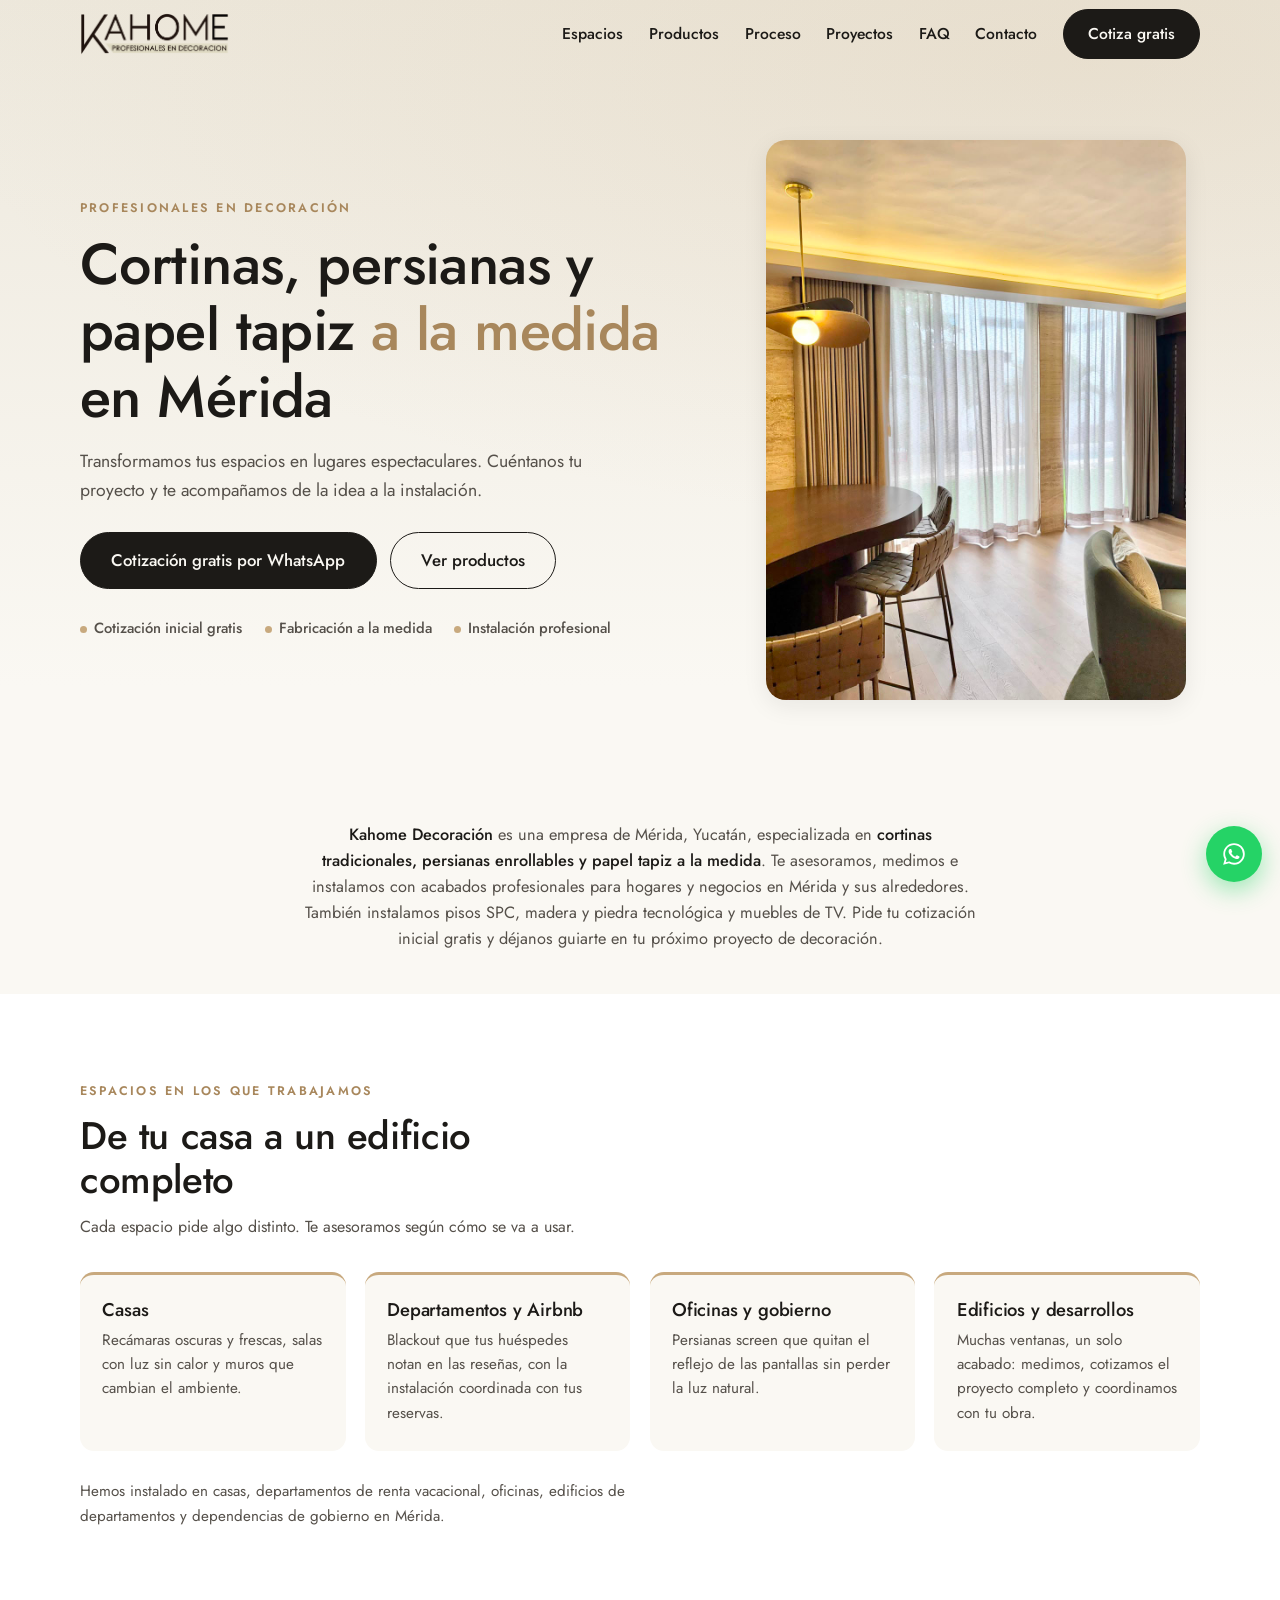
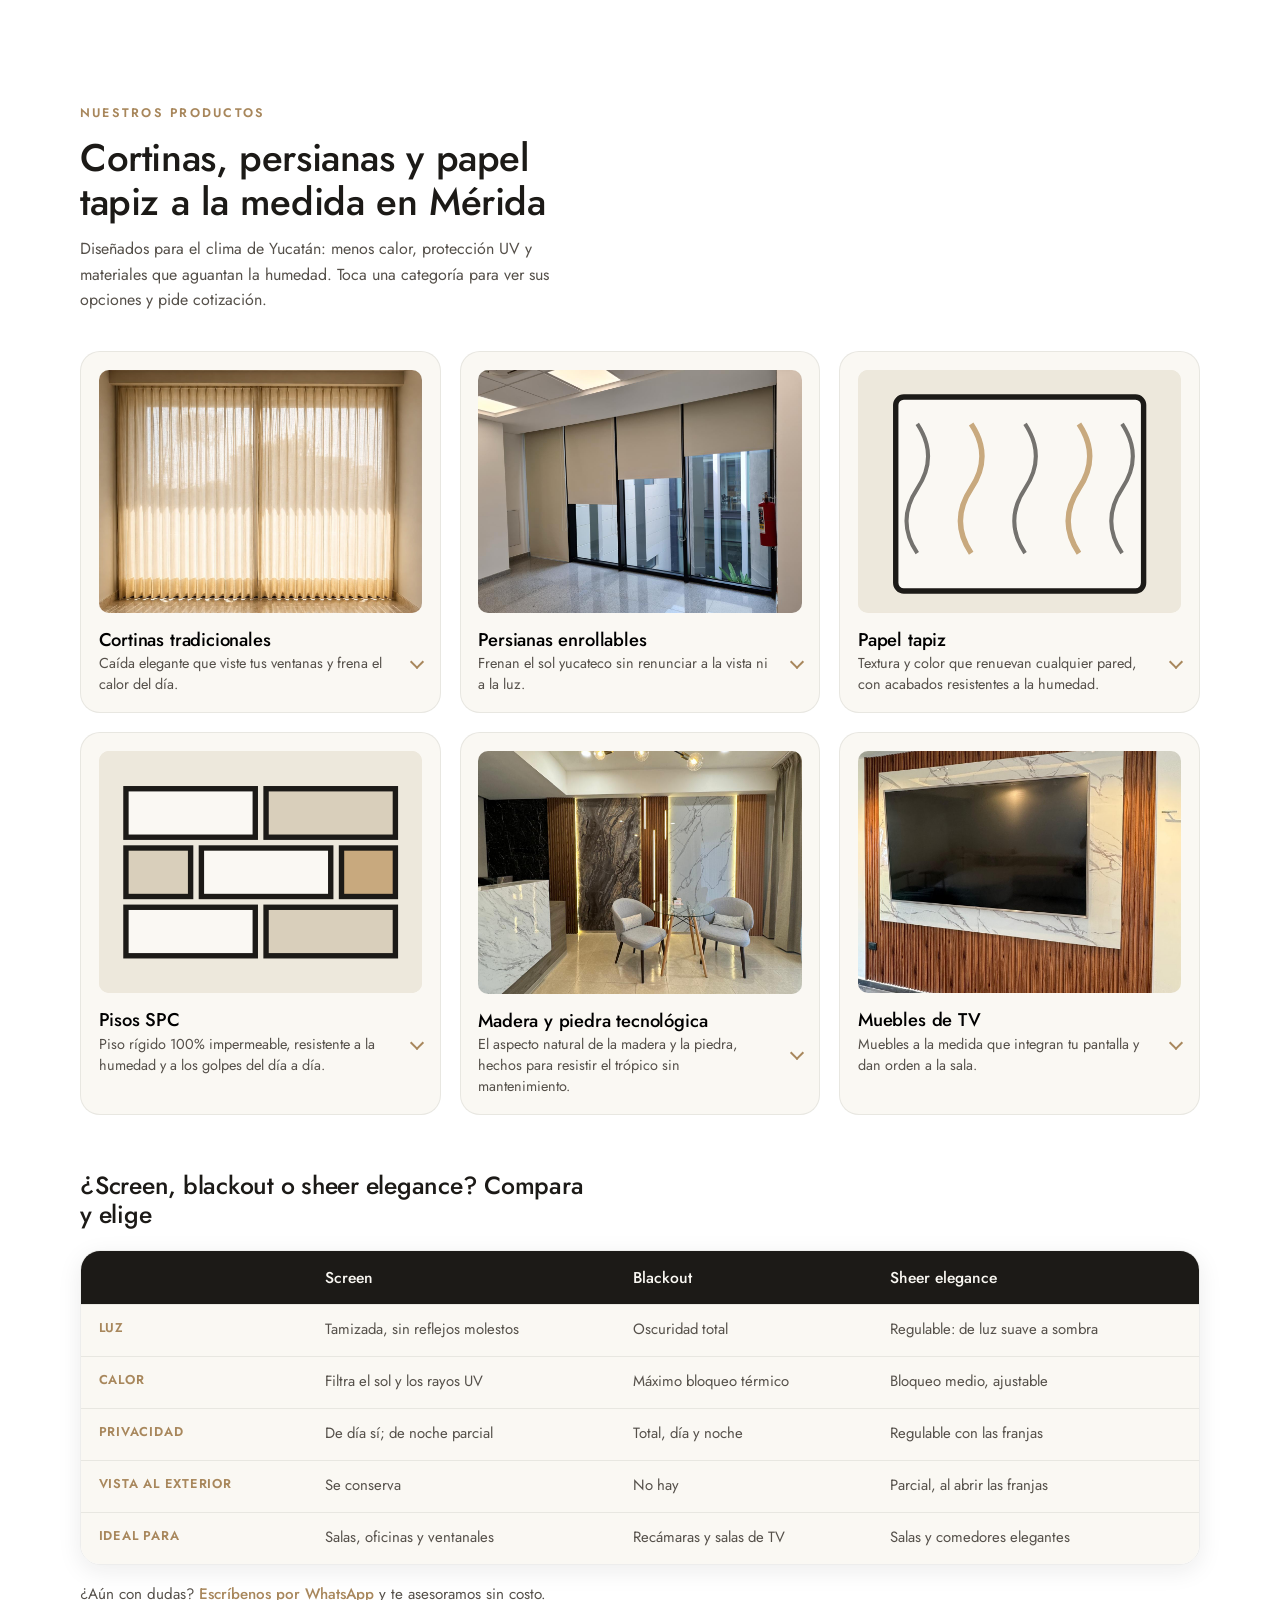
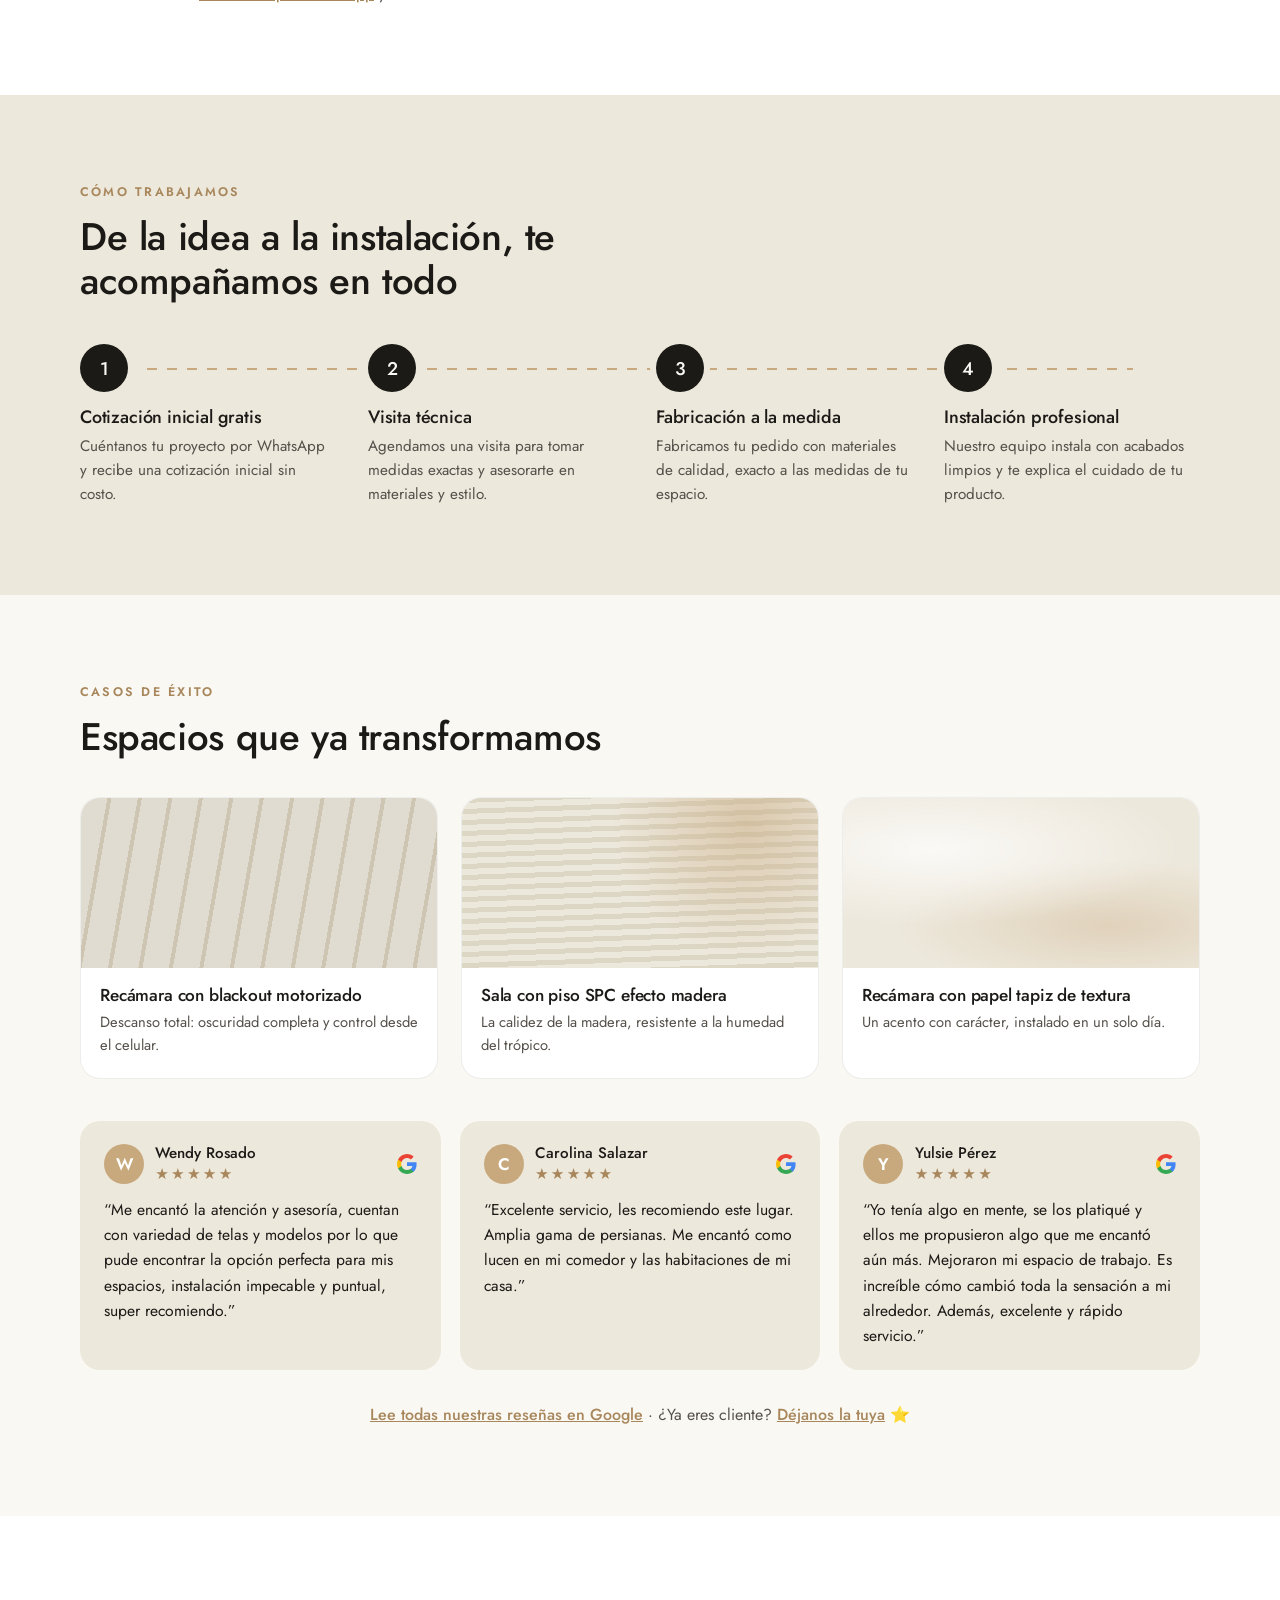
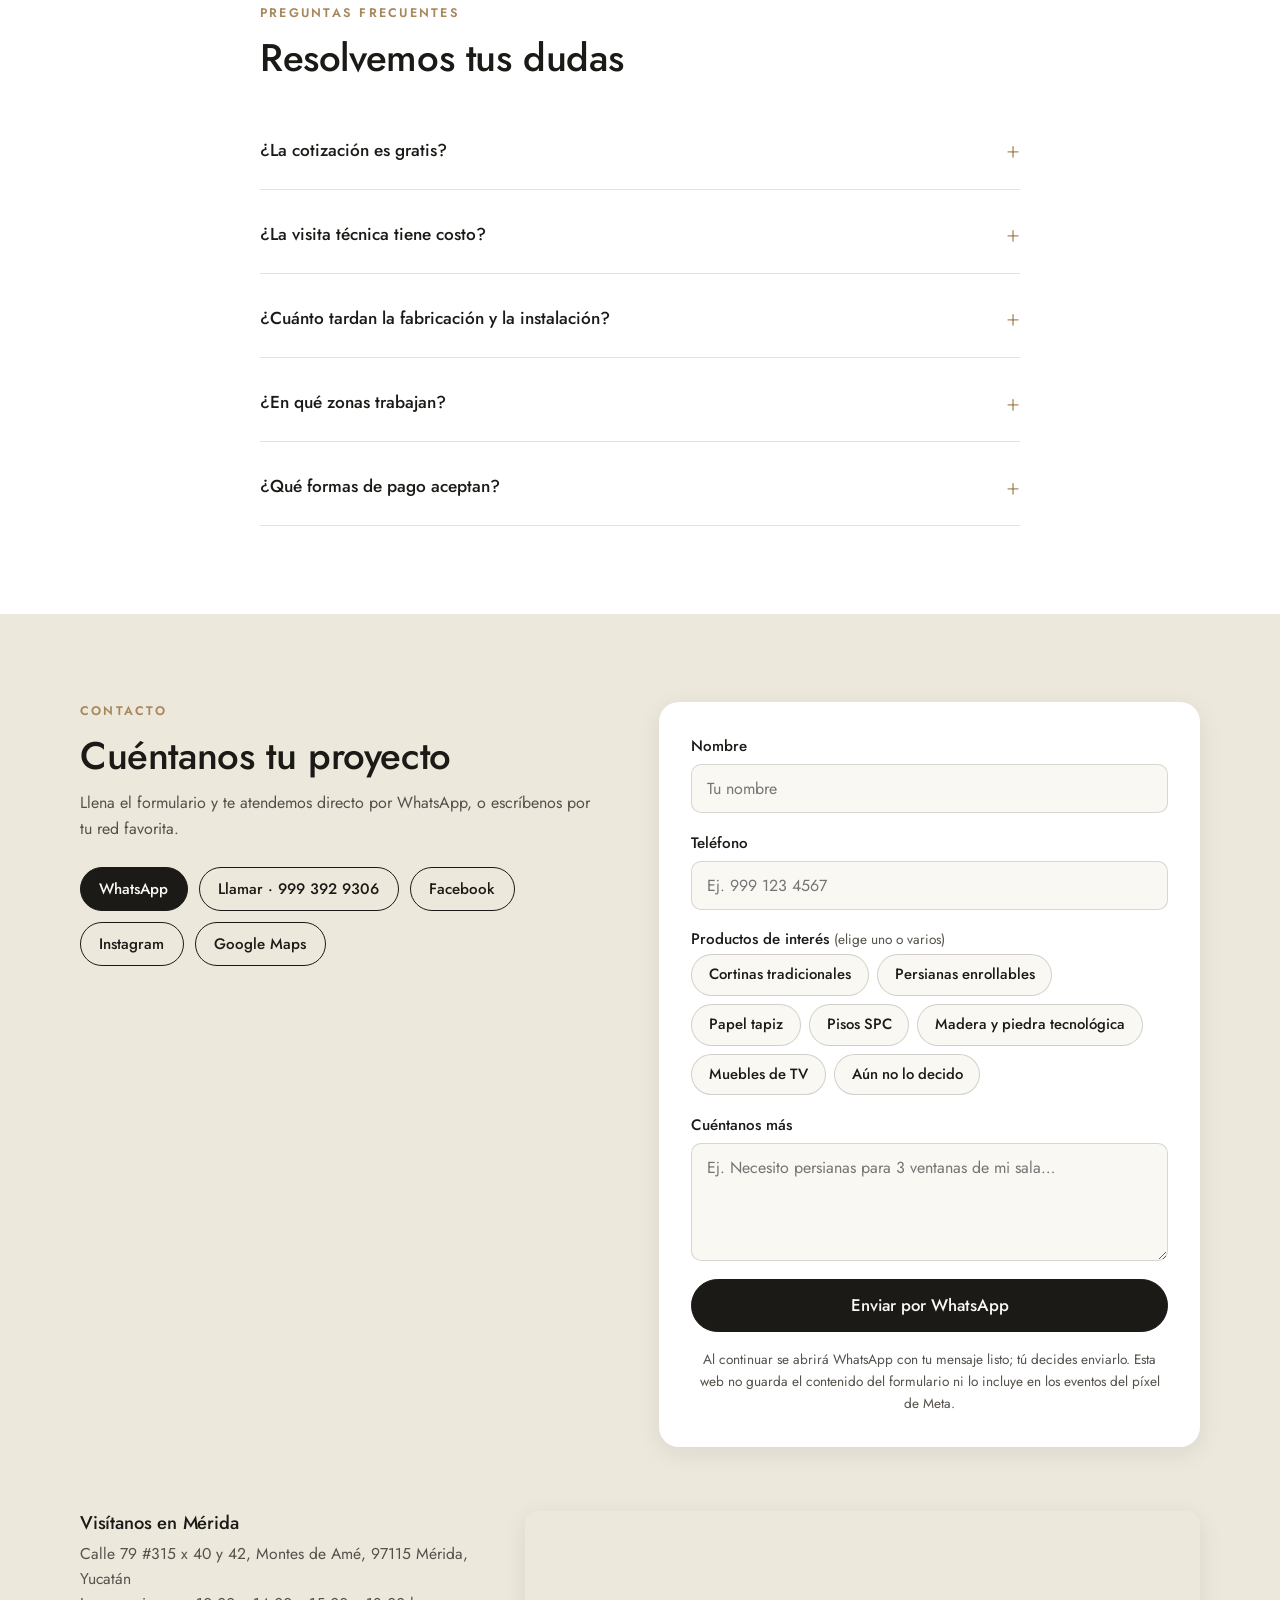
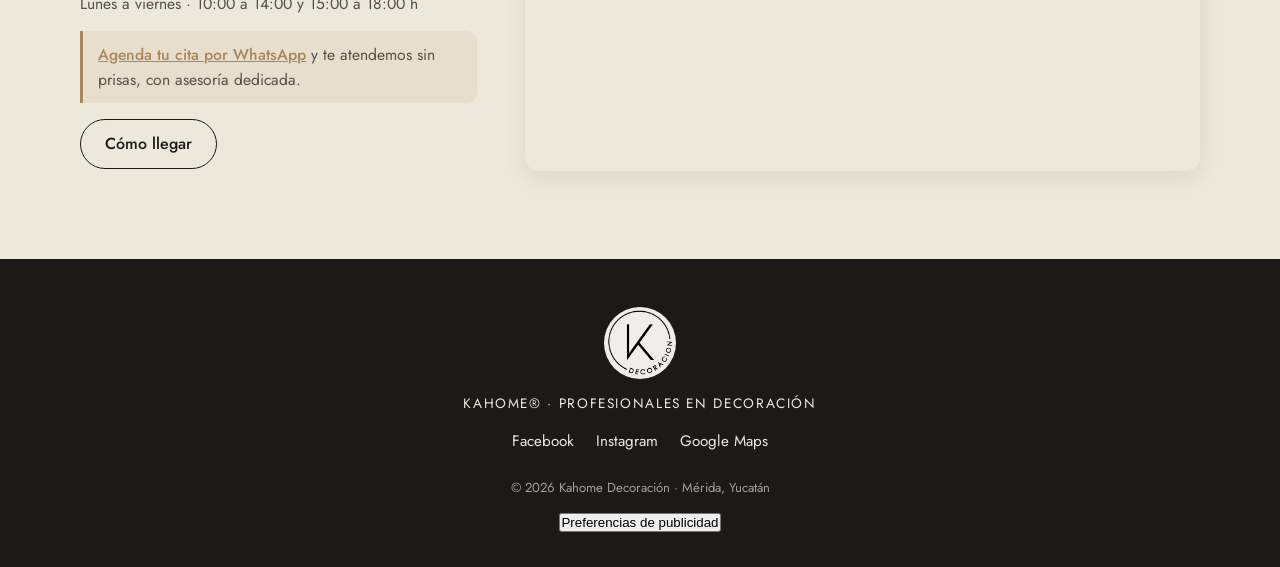
==== index2.html @ 43cb98a5 "feat(rediseño): soluciones por problema y cotizador por pasos - «¿Qué quieres resolver?» con foto re" ====
<!DOCTYPE html>
<html lang="es-MX">
<head>
  <meta charset="UTF-8">
  <meta name="viewport" content="width=device-width, initial-scale=1.0">

  <title>Kahome Decoración | Cortinas, Persianas y Papel Tapiz en Mérida</title>
  <!-- Versión anterior (antes del rediseño), guardada para comparar: no indexar -->
  <meta name="robots" content="noindex, nofollow">
  <meta name="description" content="Cortinas, persianas enrollables y papel tapiz a la medida, con asesoría e instalación en Mérida y alrededores, Yucatán. Cotización gratis por WhatsApp.">
  <meta name="keywords" content="cortinas mérida, persianas mérida, persianas enrollables, cortinas blackout, papel tapiz mérida, persianas temozón, cortinas cholul, persianas progreso, pisos spc, madera tecnológica, piedra tecnológica, muebles de tv a la medida, decoración de interiores mérida, kahome decoración">
  <meta name="author" content="Kahome Decoración">
  <link rel="canonical" href="https://www.kahome.mx/">

  <!-- Open Graph / redes sociales -->
  <meta property="og:type" content="website">
  <meta property="og:locale" content="es_MX">
  <meta property="og:site_name" content="Kahome Decoración">
  <meta property="og:title" content="Kahome Decoración | Cortinas, Persianas y Papel Tapiz en Mérida">
  <meta property="og:description" content="Cortinas, persianas y papel tapiz a la medida, con asesoría e instalación en Mérida y alrededores. Cotización gratis por WhatsApp.">
  <meta property="og:url" content="https://www.kahome.mx/">
  <meta property="og:image" content="https://kahome-web.pages.dev/assets/cortinas-sheer-visillo-sala.jpeg">
  <meta name="twitter:card" content="summary_large_image">
  <meta name="twitter:title" content="Kahome Decoración | Cortinas, Persianas y Papel Tapiz en Mérida">
  <meta name="twitter:description" content="Cortinas, persianas enrollables y papel tapiz a la medida, con asesoría e instalación en Mérida y alrededores.">
  <meta name="twitter:image" content="https://kahome-web.pages.dev/assets/cortinas-sheer-visillo-sala.jpeg">

  <link rel="icon" type="image/jpeg" href="assets/logo-circular.jpg">
  <link rel="apple-touch-icon" href="assets/logo-circular.jpg">

  <link rel="preconnect" href="https://fonts.googleapis.com">
  <link rel="preconnect" href="https://fonts.gstatic.com" crossorigin>
  <link href="https://fonts.googleapis.com/css2?family=Jost:ital,wght@0,300;0,400;0,500;0,600;1,400&display=swap" rel="stylesheet">
  <link rel="stylesheet" href="styles.css">
  <link rel="stylesheet" href="tracking.css">

  <!-- Datos estructurados para Google (rich results) -->
  <script type="application/ld+json">
  {
    "@context": "https://schema.org",
    "@type": "HomeAndConstructionBusiness",
    "@id": "https://www.kahome.mx/#negocio",
    "name": "Kahome Decoración",
    "alternateName": "KAHOME",
    "slogan": "Profesionales en decoración",
    "description": "Empresa de decoración en Mérida, Yucatán. Cortinas, persianas enrollables y papel tapiz a la medida, con asesoría, medición e instalación. También pisos SPC, madera y piedra tecnológica y muebles de TV.",
    "url": "https://www.kahome.mx/",
    "image": "https://www.kahome.mx/assets/logo-circular.jpg",
    "logo": "https://www.kahome.mx/assets/logo-kahome.png",
    "address": {
      "@type": "PostalAddress",
      "streetAddress": "Calle 79 #315 x 40 y 42, Montes de Amé",
      "addressLocality": "Mérida",
      "addressRegion": "Yucatán",
      "postalCode": "97115",
      "addressCountry": "MX"
    },
    "geo": {
      "@type": "GeoCoordinates",
      "latitude": 21.0288853,
      "longitude": -89.6222446
    },
    "areaServed": [
      { "@type": "City", "name": "Mérida" },
      { "@type": "Place", "name": "Temozón Norte" },
      { "@type": "Place", "name": "Cholul" },
      { "@type": "Place", "name": "Conkal" },
      { "@type": "City", "name": "Progreso" },
      { "@type": "Place", "name": "Chicxulub Puerto" }
    ],
    "hasMap": "https://maps.app.goo.gl/dJadkimDuMhJVmNC7",
    "telephone": "+52 999 392 9306",
    "openingHoursSpecification": [
      {
        "@type": "OpeningHoursSpecification",
        "dayOfWeek": ["Monday", "Tuesday", "Wednesday", "Thursday", "Friday"],
        "opens": "10:00",
        "closes": "14:00"
      },
      {
        "@type": "OpeningHoursSpecification",
        "dayOfWeek": ["Monday", "Tuesday", "Wednesday", "Thursday", "Friday"],
        "opens": "15:00",
        "closes": "18:00"
      }
    ],
    "priceRange": "$$",
    "sameAs": [
      "https://www.facebook.com/KaHomeMX/",
      "https://www.instagram.com/kahomemx/",
      "https://maps.app.goo.gl/dJadkimDuMhJVmNC7"
    ],
    "makesOffer": [
      { "@type": "Offer", "itemOffered": { "@type": "Product", "name": "Cortinas tradicionales" } },
      { "@type": "Offer", "itemOffered": { "@type": "Product", "name": "Persianas enrollables" } },
      { "@type": "Offer", "itemOffered": { "@type": "Product", "name": "Papel tapiz" } },
      { "@type": "Offer", "itemOffered": { "@type": "Product", "name": "Pisos SPC" } },
      { "@type": "Offer", "itemOffered": { "@type": "Product", "name": "Madera y piedra tecnológica" } },
      { "@type": "Offer", "itemOffered": { "@type": "Product", "name": "Muebles de TV" } }
    ]
  }
  </script>
  <script type="application/ld+json">
  {
    "@context": "https://schema.org",
    "@type": "WebSite",
    "name": "Kahome Decoración",
    "alternateName": ["KaHome", "KaHomeMX"],
    "url": "https://www.kahome.mx/",
    "inLanguage": "es-MX",
    "publisher": { "@id": "https://www.kahome.mx/#negocio" }
  }
  </script>
</head>
<body>

<header class="header" id="header">
  <div class="header-inner container">
    <a href="#inicio" class="header-logo" aria-label="Kahome Decoración — inicio">
      <img src="assets/logo-kahome.png" alt="Kahome Decoración — Profesionales en decoración" width="150" height="45">
    </a>
    <nav class="nav" id="nav" aria-label="Navegación principal">
      <a href="#clientes">Espacios</a>
      <a href="#productos">Productos</a>
      <a href="#proceso">Proceso</a>
      <a href="#proyectos">Proyectos</a>
      <a href="#faq">FAQ</a>
      <a href="#contacto">Contacto</a>
      <a href="#contacto" class="btn btn-primary nav-cta">Cotiza gratis</a>
    </nav>
    <button class="nav-toggle" id="navToggle" aria-expanded="false" aria-controls="nav" aria-label="Abrir menú">
      <span></span><span></span><span></span>
    </button>
  </div>
</header>

<main>

  <!-- ============ HERO ============ -->
  <section class="hero" id="inicio">
    <div class="container hero-grid">
      <div class="hero-copy">
        <p class="eyebrow reveal">Profesionales en decoración</p>
        <h1 class="reveal">Cortinas, persianas y papel tapiz <em>a la medida</em> en Mérida</h1>
        <p class="hero-sub reveal">Transformamos tus espacios en lugares espectaculares. Cuéntanos tu proyecto y te acompañamos de la idea a la instalación.</p>
        <div class="hero-actions reveal">
          <a href="#contacto" class="btn btn-primary btn-lg" data-wa-cta>Cotización gratis por WhatsApp</a>
          <a href="#productos" class="btn btn-ghost btn-lg">Ver productos</a>
        </div>
        <ul class="hero-badges reveal" aria-label="Ventajas">
          <li>Cotización inicial gratis</li>
          <li>Fabricación a la medida</li>
          <li>Instalación profesional</li>
        </ul>
      </div>
      <div class="hero-visual reveal">
        <img src="assets/cortinas-tradicionales-hero.jpg" alt="Cortinas tradicionales instaladas por Kahome Decoración en Mérida" class="hero-img" width="960" height="1280" loading="eager">
      </div>
    </div>
  </section>

  <!-- Resumen indexable para buscadores -->
  <section class="intro" aria-label="Acerca de Kahome">
    <div class="container">
      <p class="intro-text reveal"><strong>Kahome Decoración</strong> es una empresa de Mérida, Yucatán, especializada en <strong>cortinas tradicionales, persianas enrollables y papel tapiz a la medida</strong>. Te asesoramos, medimos e instalamos con acabados profesionales para hogares y negocios en Mérida y sus alrededores. También instalamos pisos SPC, madera y piedra tecnológica y muebles de TV. Pide tu cotización inicial gratis y déjanos guiarte en tu próximo proyecto de decoración.</p>
    </div>
  </section>

  <!-- ============ ESPACIOS EN LOS QUE TRABAJAMOS ============ -->
  <section class="section segments" id="clientes" aria-labelledby="segmentsTitle">
    <div class="container">
      <p class="eyebrow reveal">Espacios en los que trabajamos</p>
      <h2 class="reveal" id="segmentsTitle">De tu casa a un edificio completo</h2>
      <p class="section-sub reveal">Cada espacio pide algo distinto. Te asesoramos según cómo se va a usar.</p>

      <!-- REEMPLAZAR: cuando haya fotos reales de cada tipo de obra, agregar una imagen arriba de cada tarjeta -->
      <ul class="segment-grid">
        <li class="segment-card reveal">
          <h3>Casas</h3>
          <p>Recámaras oscuras y frescas, salas con luz sin calor y muros que cambian el ambiente.</p>
        </li>
        <li class="segment-card reveal">
          <h3>Departamentos y Airbnb</h3>
          <p>Blackout que tus huéspedes notan en las reseñas, con la instalación coordinada con tus reservas.</p>
        </li>
        <li class="segment-card reveal">
          <h3>Oficinas y gobierno</h3>
          <p>Persianas screen que quitan el reflejo de las pantallas sin perder la luz natural.</p>
        </li>
        <li class="segment-card reveal">
          <h3>Edificios y desarrollos</h3>
          <p>Muchas ventanas, un solo acabado: medimos, cotizamos el proyecto completo y coordinamos con tu obra.</p>
        </li>
      </ul>

      <p class="segments-proof reveal">Hemos instalado en casas, departamentos de renta vacacional, oficinas, edificios de departamentos y dependencias de gobierno en Mérida.</p>
    </div>
  </section>

  <!-- ============ PRODUCTOS ============ -->
  <section class="section products" id="productos">
    <div class="container">
      <p class="eyebrow reveal">Nuestros productos</p>
      <h2 class="reveal">Cortinas, persianas y papel tapiz a la medida en Mérida</h2>
      <p class="section-sub reveal">Diseñados para el clima de Yucatán: menos calor, protección UV y materiales que aguantan la humedad. Toca una categoría para ver sus opciones y pide cotización.</p>

      <div class="product-grid" id="productGrid">

        <article class="product-card reveal" data-product="Cortinas tradicionales">
          <button class="product-head" aria-expanded="false">
            <div class="product-visual">
              <img src="assets/cortinas-sheer-visillo-sala.jpeg" alt="Cortinas sheer de piso a techo instaladas por Kahome Decoración en una sala de Mérida" width="1201" height="1309" loading="lazy" decoding="async">
            </div>
            <div class="product-title">
              <h3>Cortinas tradicionales</h3>
              <p>Caída elegante que viste tus ventanas y frena el calor del día.</p>
            </div>
            <span class="product-chevron" aria-hidden="true"></span>
          </button>
          <div class="product-panel">
            <div class="panel-body">
            <ul class="sub-list">
              <li><strong>Tradicionales y decorativas</strong><span>Telas y pliegues que visten cualquier espacio.</span></li>
              <li><strong>Blackout térmico</strong><span>Bloquean luz y calor: recámaras oscuras y más frescas.</span></li>
              <li><strong>Sheer / visillo</strong><span>Luz suave y privacidad, sin el golpe directo del sol.</span></li>
              <li><strong>Motorizadas</strong><span>Control a distancia para mayor comodidad.</span></li>
            </ul>
            <button class="btn btn-primary btn-quote" data-quote="Cortinas tradicionales">Cotizar cortinas</button>
            </div>
          </div>
        </article>

        <article class="product-card reveal" data-product="Persianas enrollables">
          <button class="product-head" aria-expanded="false">
            <div class="product-visual">
              <img src="assets/persianas-enrollables-blackout-oficina.jpeg" alt="Persianas enrollables blackout instaladas por Kahome Decoración en una oficina de Mérida" width="1280" height="960" loading="lazy" decoding="async">
            </div>
            <div class="product-title">
              <h3>Persianas enrollables</h3>
              <p>Frenan el sol yucateco sin renunciar a la vista ni a la luz.</p>
            </div>
            <span class="product-chevron" aria-hidden="true"></span>
          </button>
          <div class="product-panel">
            <div class="panel-body">
            <ul class="sub-list">
              <li><strong>Enrollables screen</strong><span>Protección UV que deja pasar la vista, no el calor.</span></li>
              <li><strong>Enrollables blackout</strong><span>Oscuridad total y espacios más frescos: tu aire acondicionado trabaja menos.</span></li>
              <li><strong>Sheer elegance</strong><span>Doble tela que combina luz, sombra y elegancia.</span></li>
            </ul>
            <button class="btn btn-primary btn-quote" data-quote="Persianas enrollables">Cotizar persianas</button>
            </div>
          </div>
        </article>

        <article class="product-card reveal" data-product="Papel tapiz">
          <button class="product-head" aria-expanded="false">
            <div class="product-visual" aria-hidden="true">
              <!-- REEMPLAZAR: foto real de papel tapiz instalado por Kahome -->
              <svg viewBox="0 0 120 90"><rect width="120" height="90" fill="#EDE8DC"/><rect x="14" y="10" width="92" height="72" rx="3" fill="#FAF8F3" stroke="#1c1a17" stroke-width="2"/><path d="M22 20 q8 12 0 24 q-8 12 0 24" stroke="#1c1a17" stroke-width="1.5" fill="none" opacity="0.6"/><path d="M42 20 q8 12 0 24 q-8 12 0 24" stroke="#C8A97E" stroke-width="2" fill="none"/><path d="M62 20 q8 12 0 24 q-8 12 0 24" stroke="#1c1a17" stroke-width="1.5" fill="none" opacity="0.6"/><path d="M82 20 q8 12 0 24 q-8 12 0 24" stroke="#C8A97E" stroke-width="2" fill="none"/><path d="M98 20 q8 12 0 24 q-8 12 0 24" stroke="#1c1a17" stroke-width="1.5" fill="none" opacity="0.6"/></svg>
            </div>
            <div class="product-title">
              <h3>Papel tapiz</h3>
              <p>Textura y color que renuevan cualquier pared, con acabados resistentes a la humedad.</p>
            </div>
            <span class="product-chevron" aria-hidden="true"></span>
          </button>
          <div class="product-panel">
            <div class="panel-body">
            <ul class="sub-list">
              <li><strong>Texturizado y liso</strong><span>Diseños lisos, texturas o motivos decorativos para cada ambiente.</span></li>
              <li><strong>Fibra de vidrio</strong><span>Mayor durabilidad, ideal para el clima húmedo de Yucatán.</span></li>
            </ul>
            <button class="btn btn-primary btn-quote" data-quote="Papel tapiz">Cotizar papel tapiz</button>
            </div>
          </div>
        </article>

        <article class="product-card reveal" data-product="Pisos SPC">
          <button class="product-head" aria-expanded="false">
            <div class="product-visual" aria-hidden="true">
              <!-- REEMPLAZAR: foto real de piso SPC instalado -->
              <svg viewBox="0 0 120 90"><rect width="120" height="90" fill="#EDE8DC"/><g stroke="#1c1a17" stroke-width="2"><rect x="10" y="14" width="48" height="18" fill="#FAF8F3"/><rect x="62" y="14" width="48" height="18" fill="#D9CFBB"/><rect x="10" y="36" width="24" height="18" fill="#D9CFBB"/><rect x="38" y="36" width="48" height="18" fill="#FAF8F3"/><rect x="90" y="36" width="20" height="18" fill="#C8A97E"/><rect x="10" y="58" width="48" height="18" fill="#FAF8F3"/><rect x="62" y="58" width="48" height="18" fill="#D9CFBB"/></g></svg>
            </div>
            <div class="product-title">
              <h3>Pisos SPC</h3>
              <p>Piso rígido 100% impermeable, resistente a la humedad y a los golpes del día a día.</p>
            </div>
            <span class="product-chevron" aria-hidden="true"></span>
          </button>
          <div class="product-panel">
            <div class="panel-body">
            <ul class="sub-list">
              <li><strong>Efecto madera</strong><span>La calidez visual de la madera, sin que la humedad la deforme.</span></li>
              <li><strong>Click system</strong><span>Instalación rápida y limpia, sin necesidad de pegamento.</span></li>
            </ul>
            <button class="btn btn-primary btn-quote" data-quote="Pisos SPC">Cotizar piso SPC</button>
            </div>
          </div>
        </article>

        <article class="product-card reveal" data-product="Madera y piedra tecnológica">
          <button class="product-head" aria-expanded="false">
            <div class="product-visual">
              <img src="assets/piedra-tecnologica-madera-recepcion.jpeg" alt="Muro de madera y piedra tecnológica instalado por Kahome Decoración en una recepción de Mérida" width="1280" height="960" loading="lazy" decoding="async">
            </div>
            <div class="product-title">
              <h3>Madera y piedra tecnológica</h3>
              <p>El aspecto natural de la madera y la piedra, hechos para resistir el trópico sin mantenimiento.</p>
            </div>
            <span class="product-chevron" aria-hidden="true"></span>
          </button>
          <div class="product-panel">
            <div class="panel-body">
            <ul class="sub-list">
              <li><strong>Madera tecnológica</strong><span>Fachadas, pérgolas y muros con calidez de madera sin pudrirse ni decolorarse.</span></li>
              <li><strong>Piedra tecnológica</strong><span>Acabado ultraligero, fácil de instalar y sin obra.</span></li>
            </ul>
            <button class="btn btn-primary btn-quote" data-quote="Madera y piedra tecnológica">Cotizar madera y piedra</button>
            </div>
          </div>
        </article>

        <article class="product-card reveal" data-product="Muebles de TV">
          <button class="product-head" aria-expanded="false">
            <div class="product-visual">
              <img src="assets/mueble-tv-madera-piedra.jpeg" alt="Mueble de TV a la medida con panel de madera y piedra tecnológica fabricado por Kahome Decoración" width="1200" height="1334" loading="lazy" decoding="async">
            </div>
            <div class="product-title">
              <h3>Muebles de TV</h3>
              <p>Muebles a la medida que integran tu pantalla y dan orden a la sala.</p>
            </div>
            <span class="product-chevron" aria-hidden="true"></span>
          </button>
          <div class="product-panel">
            <div class="panel-body">
            <ul class="sub-list">
              <li><strong>A la medida</strong><span>Diseñados según el espacio y estilo de tu sala.</span></li>
              <li><strong>Con almacenamiento</strong><span>Espacio integrado para consolas, decoración y orden.</span></li>
            </ul>
            <button class="btn btn-primary btn-quote" data-quote="Muebles de TV">Cotizar mueble de TV</button>
            </div>
          </div>
        </article>

      </div>

      <!-- En pantalla grande los subproductos se muestran aquí (las tarjetas no se mueven) -->
      <div class="product-detail" id="productDetail" aria-live="polite">
        <div class="product-detail-inner"></div>
      </div>

      <!-- Comparativa rápida de telas para ventanas -->
      <div class="compare reveal">
        <h3>¿Screen, blackout o sheer elegance? Compara y elige</h3>
        <div class="compare-wrap">
          <table class="compare-table">
            <thead>
              <tr>
                <th scope="col"><span class="sr-only">Característica</span></th>
                <th scope="col">Screen</th>
                <th scope="col">Blackout</th>
                <th scope="col">Sheer elegance</th>
              </tr>
            </thead>
            <tbody>
              <tr>
                <th scope="row">Luz</th>
                <td>Tamizada, sin reflejos molestos</td>
                <td>Oscuridad total</td>
                <td>Regulable: de luz suave a sombra</td>
              </tr>
              <tr>
                <th scope="row">Calor</th>
                <td>Filtra el sol y los rayos UV</td>
                <td>Máximo bloqueo térmico</td>
                <td>Bloqueo medio, ajustable</td>
              </tr>
              <tr>
                <th scope="row">Privacidad</th>
                <td>De día sí; de noche parcial</td>
                <td>Total, día y noche</td>
                <td>Regulable con las franjas</td>
              </tr>
              <tr>
                <th scope="row">Vista al exterior</th>
                <td>Se conserva</td>
                <td>No hay</td>
                <td>Parcial, al abrir las franjas</td>
              </tr>
              <tr>
                <th scope="row">Ideal para</th>
                <td>Salas, oficinas y ventanales</td>
                <td>Recámaras y salas de TV</td>
                <td>Salas y comedores elegantes</td>
              </tr>
            </tbody>
          </table>
        </div>
        <p class="compare-note">¿Aún con dudas? <a href="#" data-wa-link>Escríbenos por WhatsApp</a> y te asesoramos sin costo.</p>
      </div>
    </div>
  </section>

  <!-- ============ PROCESO ============ -->
  <section class="section process" id="proceso">
    <div class="container">
      <p class="eyebrow reveal">Cómo trabajamos</p>
      <h2 class="reveal">De la idea a la instalación, te acompañamos en todo</h2>
      <ol class="process-steps">
        <li class="reveal">
          <span class="step-num">1</span>
          <h3>Cotización inicial gratis</h3>
          <p>Cuéntanos tu proyecto por WhatsApp y recibe una cotización inicial sin costo.</p>
        </li>
        <li class="reveal">
          <span class="step-num">2</span>
          <h3>Visita técnica</h3>
          <p>Agendamos una visita para tomar medidas exactas y asesorarte en materiales y estilo.</p>
        </li>
        <li class="reveal">
          <span class="step-num">3</span>
          <h3>Fabricación a la medida</h3>
          <p>Fabricamos tu pedido con materiales de calidad, exacto a las medidas de tu espacio.</p>
        </li>
        <li class="reveal">
          <span class="step-num">4</span>
          <h3>Instalación profesional</h3>
          <p>Nuestro equipo instala con acabados limpios y te explica el cuidado de tu producto.</p>
        </li>
      </ol>
    </div>
  </section>

  <!-- ============ PROYECTOS / TESTIMONIOS ============ -->
  <section class="section projects" id="proyectos">
    <div class="container">
      <p class="eyebrow reveal">Casos de éxito</p>
      <h2 class="reveal">Espacios que ya transformamos</h2>

      <div class="project-grid">
        <!-- REEMPLAZAR: fotos y descripciones de proyectos reales de Kahome -->
        <figure class="project-card reveal">
          <div class="project-visual project-visual--a" aria-hidden="true"></div>
          <figcaption>
            <h3>Recámara con blackout motorizado</h3>
            <p>Descanso total: oscuridad completa y control desde el celular.</p>
          </figcaption>
        </figure>
        <figure class="project-card reveal">
          <div class="project-visual project-visual--b" aria-hidden="true"></div>
          <figcaption>
            <h3>Sala con piso SPC efecto madera</h3>
            <p>La calidez de la madera, resistente a la humedad del trópico.</p>
          </figcaption>
        </figure>
        <figure class="project-card reveal">
          <div class="project-visual project-visual--c" aria-hidden="true"></div>
          <figcaption>
            <h3>Recámara con papel tapiz de textura</h3>
            <p>Un acento con carácter, instalado en un solo día.</p>
          </figcaption>
        </figure>
      </div>

      <!-- Versión anterior (testimonios genéricos) — conservada por si hacemos rollback
      <div class="testimonial-grid">
        <blockquote class="testimonial reveal">
          <span class="stars" aria-label="5 de 5 estrellas">★★★★★</span>
          <p>“Excelente atención desde la cotización hasta la instalación. Las persianas quedaron perfectas.”</p>
          <cite>— Cliente en Mérida</cite>
        </blockquote>
        <blockquote class="testimonial reveal">
          <span class="stars" aria-label="5 de 5 estrellas">★★★★★</span>
          <p>“El muro tipo mármol transformó mi sala por completo. Rápido, limpio y sin obra.”</p>
          <cite>— Cliente en Mérida</cite>
        </blockquote>
        <blockquote class="testimonial reveal">
          <span class="stars" aria-label="5 de 5 estrellas">★★★★★</span>
          <p>“Muy profesionales, cumplieron los tiempos y el acabado de las cortinas es de primera.”</p>
          <cite>— Cliente en Mérida</cite>
        </blockquote>
      </div>
      -->

      <!-- Reseñas reales del perfil de Google, con ortografía y signos ajustados, sin emojis; el texto completo está en Maps. La inicial del avatar coincide con el nombre. -->
      <div class="testimonial-grid">
        <blockquote class="testimonial testimonial--google reveal">
          <div class="review-head">
            <span class="review-avatar" aria-hidden="true">W</span>
            <div class="review-meta">
              <cite>Wendy Rosado</cite>
              <span class="stars" aria-label="5 de 5 estrellas">★★★★★</span>
            </div>
            <svg class="review-g" viewBox="0 0 24 24" aria-label="Reseña de Google" role="img"><path fill="#4285F4" d="M23.5 12.3c0-.8-.1-1.6-.2-2.3H12v4.5h6.5c-.3 1.6-1.2 2.9-2.5 3.8v3.1h4c2.4-2.2 3.5-5.4 3.5-9.1z"/><path fill="#34A853" d="M12 24c3.2 0 6-1.1 8-2.9l-4-3.1c-1.1.7-2.5 1.2-4 1.2-3.1 0-5.7-2.1-6.6-4.9H1.3v3.2C3.3 21.5 7.3 24 12 24z"/><path fill="#FBBC05" d="M5.4 14.3c-.2-.7-.4-1.5-.4-2.3s.1-1.6.4-2.3V6.5H1.3C.5 8.2 0 10 0 12s.5 3.8 1.3 5.5l4.1-3.2z"/><path fill="#EA4335" d="M12 4.8c1.8 0 3.3.6 4.6 1.8l3.4-3.4C18 1.2 15.2 0 12 0 7.3 0 3.3 2.5 1.3 6.5l4.1 3.2C6.3 6.9 8.9 4.8 12 4.8z"/></svg>
          </div>
          <p>“Me encantó la atención y asesoría, cuentan con variedad de telas y modelos por lo que pude encontrar la opción perfecta para mis espacios, instalación impecable y puntual, super recomiendo.”</p>
        </blockquote>
        <blockquote class="testimonial testimonial--google reveal">
          <div class="review-head">
            <span class="review-avatar" aria-hidden="true">C</span>
            <div class="review-meta">
              <cite>Carolina Salazar</cite>
              <span class="stars" aria-label="5 de 5 estrellas">★★★★★</span>
            </div>
            <svg class="review-g" viewBox="0 0 24 24" aria-label="Reseña de Google" role="img"><path fill="#4285F4" d="M23.5 12.3c0-.8-.1-1.6-.2-2.3H12v4.5h6.5c-.3 1.6-1.2 2.9-2.5 3.8v3.1h4c2.4-2.2 3.5-5.4 3.5-9.1z"/><path fill="#34A853" d="M12 24c3.2 0 6-1.1 8-2.9l-4-3.1c-1.1.7-2.5 1.2-4 1.2-3.1 0-5.7-2.1-6.6-4.9H1.3v3.2C3.3 21.5 7.3 24 12 24z"/><path fill="#FBBC05" d="M5.4 14.3c-.2-.7-.4-1.5-.4-2.3s.1-1.6.4-2.3V6.5H1.3C.5 8.2 0 10 0 12s.5 3.8 1.3 5.5l4.1-3.2z"/><path fill="#EA4335" d="M12 4.8c1.8 0 3.3.6 4.6 1.8l3.4-3.4C18 1.2 15.2 0 12 0 7.3 0 3.3 2.5 1.3 6.5l4.1 3.2C6.3 6.9 8.9 4.8 12 4.8z"/></svg>
          </div>
          <p>“Excelente servicio, les recomiendo este lugar. Amplia gama de persianas. Me encantó como lucen en mi comedor y las habitaciones de mi casa.”</p>
        </blockquote>
        <blockquote class="testimonial testimonial--google reveal">
          <div class="review-head">
            <span class="review-avatar" aria-hidden="true">Y</span>
            <div class="review-meta">
              <cite>Yulsie Pérez</cite>
              <span class="stars" aria-label="5 de 5 estrellas">★★★★★</span>
            </div>
            <svg class="review-g" viewBox="0 0 24 24" aria-label="Reseña de Google" role="img"><path fill="#4285F4" d="M23.5 12.3c0-.8-.1-1.6-.2-2.3H12v4.5h6.5c-.3 1.6-1.2 2.9-2.5 3.8v3.1h4c2.4-2.2 3.5-5.4 3.5-9.1z"/><path fill="#34A853" d="M12 24c3.2 0 6-1.1 8-2.9l-4-3.1c-1.1.7-2.5 1.2-4 1.2-3.1 0-5.7-2.1-6.6-4.9H1.3v3.2C3.3 21.5 7.3 24 12 24z"/><path fill="#FBBC05" d="M5.4 14.3c-.2-.7-.4-1.5-.4-2.3s.1-1.6.4-2.3V6.5H1.3C.5 8.2 0 10 0 12s.5 3.8 1.3 5.5l4.1-3.2z"/><path fill="#EA4335" d="M12 4.8c1.8 0 3.3.6 4.6 1.8l3.4-3.4C18 1.2 15.2 0 12 0 7.3 0 3.3 2.5 1.3 6.5l4.1 3.2C6.3 6.9 8.9 4.8 12 4.8z"/></svg>
          </div>
          <p>“Yo tenía algo en mente, se los platiqué y ellos me propusieron algo que me encantó aún más. Mejoraron mi espacio de trabajo. Es increíble cómo cambió toda la sensación a mi alrededor. Además, excelente y rápido servicio.”</p>
        </blockquote>
      </div>

      <p class="review-cta reveal"><a href="https://maps.app.goo.gl/dJadkimDuMhJVmNC7" target="_blank" rel="noopener">Lee todas nuestras reseñas en Google</a> · ¿Ya eres cliente? <a href="https://g.page/r/CW_ckJtFS6PMEBM/review" target="_blank" rel="noopener">Déjanos la tuya</a> ⭐</p>
    </div>
  </section>

  <!-- ============ FAQ ============ -->
  <section class="section faq" id="faq">
    <div class="container container--narrow">
      <p class="eyebrow reveal">Preguntas frecuentes</p>
      <h2 class="reveal">Resolvemos tus dudas</h2>

      <details class="faq-item reveal">
        <summary>¿La cotización es gratis?</summary>
        <p>Sí. La cotización inicial por WhatsApp es totalmente gratis: nos cuentas tu proyecto, medidas aproximadas y el producto que te interesa, y te damos un estimado sin compromiso.</p>
      </details>
      <details class="faq-item reveal">
        <summary>¿La visita técnica tiene costo?</summary>
        <p>La visita técnica para toma de medidas exactas tiene un costo que se informa al agendar y se bonifica al confirmar tu proyecto con nosotros.</p>
      </details>
      <details class="faq-item reveal">
        <summary>¿Cuánto tardan la fabricación y la instalación?</summary>
        <p>Depende del producto y las medidas, pero la mayoría de los proyectos se fabrican e instalan en pocos días. Al cotizar te damos una fecha estimada clara.</p>
      </details>
      <details class="faq-item reveal">
        <summary>¿En qué zonas trabajan?</summary>
        <p>Atendemos toda Mérida y sus alrededores, incluidos Progreso y Chicxulub. Si estás en otra zona de Yucatán, escríbenos y lo revisamos.</p>
      </details>
      <details class="faq-item reveal">
        <summary>¿Qué formas de pago aceptan?</summary>
        <p>Aceptamos transferencia y efectivo. Pregúntanos por las opciones disponibles al confirmar tu proyecto.</p>
      </details>
    </div>
  </section>

  <!-- ============ CONTACTO ============ -->
  <section class="section contact" id="contacto">
    <div class="container contact-grid">
      <div class="contact-info">
        <p class="eyebrow reveal">Contacto</p>
        <h2 class="reveal">Cuéntanos tu proyecto</h2>
        <p class="section-sub reveal">Llena el formulario y te atendemos directo por WhatsApp, o escríbenos por tu red favorita.</p>

        <ul class="contact-channels reveal">
          <li><a href="#" data-wa-link class="channel channel--wa">WhatsApp</a></li>
          <li><a href="tel:+529993929306" class="channel">Llamar · 999 392 9306</a></li>
          <li><a href="https://www.facebook.com/KaHomeMX/" target="_blank" rel="noopener" class="channel">Facebook</a></li>
          <li><a href="https://www.instagram.com/kahomemx/" target="_blank" rel="noopener" class="channel">Instagram</a></li>
          <li><a href="https://maps.app.goo.gl/dJadkimDuMhJVmNC7" target="_blank" rel="noopener" class="channel">Google Maps</a></li>
        </ul>

      </div>

      <form class="contact-form reveal" id="contactForm" novalidate>
        <div class="field">
          <label for="fNombre">Nombre</label>
          <input type="text" id="fNombre" name="nombre" placeholder="Tu nombre" required autocomplete="name">
        </div>
        <div class="field">
          <label for="fTelefono">Teléfono</label>
          <input type="tel" id="fTelefono" name="telefono" placeholder="Ej. 999 123 4567" autocomplete="tel">
        </div>
        <fieldset class="field field--checks">
          <legend>Productos de interés <span class="legend-hint">(elige uno o varios)</span></legend>
          <div class="check-grid" id="productChecks">
            <label class="check-pill"><input type="checkbox" name="producto" value="Cortinas tradicionales"><span>Cortinas tradicionales</span></label>
            <label class="check-pill"><input type="checkbox" name="producto" value="Persianas enrollables"><span>Persianas enrollables</span></label>
            <label class="check-pill"><input type="checkbox" name="producto" value="Papel tapiz"><span>Papel tapiz</span></label>
            <label class="check-pill"><input type="checkbox" name="producto" value="Pisos SPC"><span>Pisos SPC</span></label>
            <label class="check-pill"><input type="checkbox" name="producto" value="Madera y piedra tecnológica"><span>Madera y piedra tecnológica</span></label>
            <label class="check-pill"><input type="checkbox" name="producto" value="Muebles de TV"><span>Muebles de TV</span></label>
            <label class="check-pill"><input type="checkbox" name="producto" value="Aún no lo decido"><span>Aún no lo decido</span></label>
          </div>
        </fieldset>
        <div class="field">
          <label for="fMensaje">Cuéntanos más</label>
          <textarea id="fMensaje" name="mensaje" rows="4" placeholder="Ej. Necesito persianas para 3 ventanas de mi sala…"></textarea>
        </div>
        <button type="submit" class="btn btn-primary btn-lg btn-block">Enviar por WhatsApp</button>
        <p class="form-note">Al continuar se abrirá WhatsApp con tu mensaje listo; tú decides enviarlo. Esta web no guarda el contenido del formulario ni lo incluye en los eventos del píxel de Meta.</p>
      </form>

      <div class="location reveal" id="ubicacion">
        <div class="location-info">
          <h3>Visítanos en Mérida</h3>
          <p>Calle 79 #315 x 40 y 42, Montes de Amé, 97115 Mérida, Yucatán</p>
          <p>Lunes a viernes · 10:00 a 14:00 y 15:00 a 18:00 h</p>
          <p class="location-note"><a href="#" data-wa-link><strong>Agenda tu cita por WhatsApp</strong></a> y te atendemos sin prisas, con asesoría dedicada.</p>
          <a href="https://maps.app.goo.gl/dJadkimDuMhJVmNC7" target="_blank" rel="noopener" class="btn btn-ghost">Cómo llegar</a>
        </div>
        <iframe class="map-embed" src="https://www.google.com/maps/embed?pb=!1m18!1m12!1m3!1d329.1668193054172!2d-89.62219225387972!3d21.028786794710097!2m3!1f0!2f0!3f0!3m2!1i1024!2i768!4f13.1!3m3!1m2!1s0x8f567751837460ef%3A0xcca34b459b90dc6f!2sKahome%20Decoraci%C3%B3n!5e0!3m2!1ses-419!2smx!4v1783754987020!5m2!1ses-419!2smx" allowfullscreen="" loading="lazy" referrerpolicy="strict-origin-when-cross-origin" title="Ubicación de Kahome Decoración en Google Maps"></iframe>
      </div>
    </div>
  </section>

</main>

<footer class="footer">
  <div class="container footer-inner">
    <img src="assets/logo-circular.jpg" alt="Sello de Kahome Decoración" class="footer-logo" width="72" height="72" loading="lazy">
    <p class="footer-tagline">KAHOME® · Profesionales en decoración</p>
    <nav class="footer-links" aria-label="Redes sociales">
      <a href="https://www.facebook.com/KaHomeMX/" target="_blank" rel="noopener">Facebook</a>
      <a href="https://www.instagram.com/kahomemx/" target="_blank" rel="noopener">Instagram</a>
      <a href="https://maps.app.goo.gl/dJadkimDuMhJVmNC7" target="_blank" rel="noopener">Google Maps</a>
    </nav>
    <p class="footer-copy">© <span id="year">2026</span> Kahome Decoración · Mérida, Yucatán</p>
    <button type="button" class="marketing-settings" id="marketingSettings">Preferencias de publicidad</button>
  </div>
</footer>

<a href="tel:+529993929306" class="call-float" aria-label="Llámanos: 999 392 9306">
  <svg viewBox="0 0 24 24" width="22" height="22" fill="currentColor" aria-hidden="true"><path d="M6.62 10.79a15.05 15.05 0 0 0 6.59 6.59l2.2-2.2a1 1 0 0 1 1.02-.24c1.12.37 2.33.57 3.57.57a1 1 0 0 1 1 1V20a1 1 0 0 1-1 1C10.61 21 3 13.39 3 4a1 1 0 0 1 1-1h3.5a1 1 0 0 1 1 1c0 1.24.2 2.45.57 3.57a1 1 0 0 1-.25 1.02l-2.2 2.2z"/></svg>
</a>

<a href="#" class="wa-float" data-wa-link aria-label="Escríbenos por WhatsApp">
  <svg viewBox="0 0 24 24" width="26" height="26" fill="currentColor" aria-hidden="true"><path d="M12.04 2c-5.46 0-9.9 4.44-9.9 9.9 0 1.75.46 3.45 1.33 4.95L2 22l5.3-1.39c1.45.79 3.08 1.21 4.74 1.21h.01c5.46 0 9.9-4.44 9.9-9.9 0-2.65-1.03-5.14-2.9-7.01A9.84 9.84 0 0 0 12.04 2zm0 18.15h-.01c-1.48 0-2.93-.4-4.2-1.15l-.3-.18-3.12.82.83-3.04-.2-.31a8.26 8.26 0 0 1-1.26-4.38c0-4.54 3.7-8.24 8.25-8.24 2.2 0 4.27.86 5.82 2.42a8.18 8.18 0 0 1 2.41 5.83c0 4.54-3.7 8.23-8.24 8.23zm4.52-6.16c-.25-.12-1.47-.72-1.69-.81-.23-.08-.39-.12-.56.13-.17.25-.64.8-.78.97-.14.17-.29.19-.54.06-.25-.12-1.05-.39-1.99-1.23-.74-.66-1.23-1.47-1.38-1.72-.14-.25-.02-.38.11-.51.11-.11.25-.29.37-.43.12-.14.17-.25.25-.41.08-.17.04-.31-.02-.43-.06-.12-.56-1.34-.76-1.84-.2-.48-.41-.42-.56-.43h-.48c-.17 0-.43.06-.66.31-.22.25-.86.85-.86 2.07 0 1.22.89 2.4 1.01 2.56.12.17 1.75 2.67 4.23 3.74.59.26 1.05.41 1.41.52.59.19 1.13.16 1.56.1.48-.07 1.47-.6 1.67-1.18.21-.58.21-1.07.15-1.18-.06-.11-.22-.17-.47-.29z"/></svg>
</a>

<section class="marketing-consent" id="marketingConsent" aria-labelledby="marketingTitle" hidden>
  <h2 id="marketingTitle">Tu privacidad</h2>
  <p>Con tu permiso, usamos el píxel de Meta para medir visitas y clics a WhatsApp y mejorar nuestra publicidad. Puedes rechazarlo y cotizar igualmente.</p>
  <details>
    <summary>Qué compartimos y cómo cambiar tu decisión</summary>
    <p>Si aceptas, Meta recibe eventos de navegación, la URL visitada y datos técnicos como IP, navegador e identificadores de cookies; puede asociarlos con tu cuenta para medir y personalizar anuncios. No incluimos tu nombre, teléfono ni mensaje del formulario en estos eventos. Guardamos tu elección durante 180 días. Puedes retirarla en “Preferencias de publicidad”, al pie de la página. Esto detiene nuevos eventos, pero no elimina los ya enviados. Consulta la <a href="https://www.facebook.com/privacy/policy/" target="_blank" rel="noopener noreferrer">política de privacidad de Meta</a>.</p>
  </details>
  <div class="marketing-actions">
    <button type="button" id="marketingReject">Rechazar</button>
    <button type="button" id="marketingAccept">Aceptar publicidad</button>
  </div>
</section>
<script src="tracking.js"></script>
<script src="script.js"></script>
</body>
</html>
---- styles.css ----
/* ============================================================
   KAHOME Decoración — landing page
   Paleta derivada del logo: negro suave + crema + arena
   Mobile-first: base = 360px, breakpoints 640px / 960px
   ============================================================ */

:root {
  --ink: #1c1a17;
  --ink-soft: #55504a;
  --cream: #ede8dc;
  --cream-dark: #d9cfbb;
  --paper: #faf8f3;
  --white: #ffffff;
  --sand: #c8a97e;
  --sand-dark: #a8875c;
  --wa: #25d366;
  --radius: 14px;
  --radius-lg: 20px;
  --shadow: 0 6px 24px rgba(28, 26, 23, 0.08);
  --shadow-lift: 0 14px 36px rgba(28, 26, 23, 0.14);
  --font: "Jost", system-ui, -apple-system, "Segoe UI", sans-serif;
  --header-h: 68px;
}

* { margin: 0; padding: 0; box-sizing: border-box; }

html { scroll-behavior: smooth; scroll-padding-top: calc(var(--header-h) + 12px); }

body {
  font-family: var(--font);
  font-weight: 400;
  color: var(--ink);
  background: var(--paper);
  line-height: 1.6;
  -webkit-font-smoothing: antialiased;
  overflow-x: hidden;
}

img, svg { max-width: 100%; display: block; }

.container {
  width: min(100% - 2.5rem, 1120px);
  margin-inline: auto;
}
.container--narrow { width: min(100% - 2.5rem, 760px); }

/* ---------- Tipografía ---------- */

h1, h2, h3 { font-weight: 500; line-height: 1.15; letter-spacing: -0.01em; }

h1 { font-size: clamp(2.1rem, 6.5vw, 3.6rem); }
h1 em { font-style: normal; color: var(--sand-dark); }

h2 { font-size: clamp(1.6rem, 4.5vw, 2.4rem); max-width: 22ch; }

.eyebrow {
  text-transform: uppercase;
  letter-spacing: 0.18em;
  font-size: 0.78rem;
  font-weight: 600;
  color: var(--sand-dark);
  margin-bottom: 0.75rem;
}

.section-sub {
  color: var(--ink-soft);
  max-width: 52ch;
  margin-top: 0.75rem;
}

/* ---------- Botones ---------- */

.btn {
  display: inline-block;
  font-family: inherit;
  font-size: 1rem;
  font-weight: 500;
  padding: 0.7rem 1.5rem;
  border-radius: 999px;
  border: 1.5px solid var(--ink);
  cursor: pointer;
  text-decoration: none;
  text-align: center;
  transition: transform 0.2s ease, box-shadow 0.2s ease, background 0.2s ease, color 0.2s ease;
}
.btn:active { transform: scale(0.97); }

.btn-primary {
  background: var(--ink);
  color: var(--paper);
}
.btn-primary:hover { background: #34302a; box-shadow: var(--shadow); transform: translateY(-2px); }

.btn-ghost {
  background: transparent;
  color: var(--ink);
}
.btn-ghost:hover { background: var(--cream); transform: translateY(-2px); }

.btn-lg { padding: 0.85rem 1.9rem; font-size: 1.05rem; }
.btn-block { width: 100%; }

/* ---------- Header ---------- */

.header {
  position: fixed;
  inset: 0 0 auto 0;
  z-index: 50;
  background: transparent;
  transition: background 0.3s ease, box-shadow 0.3s ease;
}
.header.is-solid {
  background: rgba(250, 248, 243, 0.92);
  backdrop-filter: blur(10px);
  box-shadow: 0 1px 0 rgba(28, 26, 23, 0.08);
}

.header-inner {
  display: flex;
  align-items: center;
  justify-content: space-between;
  height: var(--header-h);
}

.header-logo img { width: 150px; height: auto; }

.nav {
  display: flex;
  align-items: center;
  gap: 1.6rem;
}
.nav a {
  color: var(--ink);
  text-decoration: none;
  font-weight: 500;
  font-size: 0.98rem;
  position: relative;
}
.nav a:not(.nav-cta)::after {
  content: "";
  position: absolute;
  left: 0; bottom: -4px;
  width: 100%; height: 2px;
  background: var(--sand);
  transform: scaleX(0);
  transform-origin: left;
  transition: transform 0.25s ease;
}
.nav a:not(.nav-cta):hover::after { transform: scaleX(1); }
.nav a.is-current::after { transform: scaleX(1); }
.nav a.nav-cta { color: var(--paper); }

.nav-toggle {
  display: none;
  flex-direction: column;
  justify-content: center;
  gap: 5px;
  width: 44px; height: 44px;
  background: none;
  border: none;
  cursor: pointer;
  padding: 10px;
}
.nav-toggle span {
  display: block;
  height: 2px;
  background: var(--ink);
  border-radius: 2px;
  transition: transform 0.3s ease, opacity 0.3s ease;
}

/* móvil */
@media (max-width: 767px) {
  .nav-toggle { display: flex; }

  .nav {
    position: fixed;
    top: var(--header-h);
    right: 0;
    flex-direction: column;
    align-items: flex-start;
    gap: 0;
    background: var(--paper);
    width: min(78vw, 320px);
    height: calc(100dvh - var(--header-h));
    padding: 1.5rem;
    box-shadow: var(--shadow-lift);
    transform: translateX(105%);
    transition: transform 0.3s ease;
  }
  .nav.is-open { transform: translateX(0); }
  .nav a { padding: 0.9rem 0; font-size: 1.15rem; width: 100%; }
  .nav .nav-cta { margin-top: 1rem; text-align: center; }
  .nav a.is-current { color: var(--sand-dark); }
  .nav a.is-current::after { display: none; }

  .nav-toggle[aria-expanded="true"] span:nth-child(1) { transform: translateY(7px) rotate(45deg); }
  .nav-toggle[aria-expanded="true"] span:nth-child(2) { opacity: 0; }
  .nav-toggle[aria-expanded="true"] span:nth-child(3) { transform: translateY(-7px) rotate(-45deg); }
}

/* ---------- Hero ---------- */

.hero {
  padding-top: calc(var(--header-h) + 2.5rem);
  padding-bottom: 3rem;
  background:
    radial-gradient(ellipse 90% 60% at 85% 8%, rgba(200, 169, 126, 0.16), transparent),
    linear-gradient(180deg, var(--cream) 0%, var(--paper) 88%);
}

.hero-grid {
  display: grid;
  gap: 2.2rem;
  align-items: center;
}

.hero-sub {
  margin-top: 1.1rem;
  font-size: 1.1rem;
  color: var(--ink-soft);
  max-width: 46ch;
}

.hero-actions {
  display: flex;
  flex-wrap: wrap;
  gap: 0.8rem;
  margin-top: 1.8rem;
}

.hero-badges {
  display: flex;
  flex-wrap: wrap;
  gap: 0.6rem 1.4rem;
  list-style: none;
  margin-top: 1.8rem;
}
.hero-badges li {
  font-size: 0.92rem;
  font-weight: 500;
  color: var(--ink-soft);
  display: flex;
  align-items: center;
  gap: 0.45rem;
}
.hero-badges li::before {
  content: "";
  width: 7px; height: 7px;
  border-radius: 50%;
  background: var(--sand);
  flex-shrink: 0;
}

.hero-visual { max-width: 420px; margin-inline: auto; width: 100%; }
.hero-svg { width: 100%; height: auto; border-radius: var(--radius-lg); box-shadow: var(--shadow); }
.hero-img { width: 100%; height: auto; border-radius: var(--radius-lg); box-shadow: var(--shadow); object-fit: cover; display: block; }

@media (min-width: 960px) {
  .hero { padding-top: calc(var(--header-h) + 4.5rem); padding-bottom: 5rem; }
  .hero-grid { grid-template-columns: 1.15fr 0.85fr; gap: 4rem; }
}

/* ---------- Intro (resumen indexable) ---------- */

.intro { padding: 2.6rem 0; }
.intro-text {
  max-width: 68ch;
  margin-inline: auto;
  text-align: center;
  color: var(--ink-soft);
  font-size: 1.02rem;
}
.intro-text strong { color: var(--ink); font-weight: 500; }

/* ---------- Para quién trabajamos ---------- */

.segments { background: var(--white); }
.segment-grid {
  list-style: none;
  display: grid;
  gap: 1rem;
  margin-top: 2rem;
}
@media (min-width: 640px) { .segment-grid { grid-template-columns: repeat(2, 1fr); gap: 1.2rem; } }
@media (min-width: 960px) { .segment-grid { grid-template-columns: repeat(4, 1fr); } }
.segment-card {
  position: relative;
  background: var(--paper);
  border-top: 3px solid var(--sand);
  border-radius: var(--radius);
  padding: 1.5rem 1.4rem 1.6rem;
}
.segment-grid .segment-card {
  transition: opacity 0.6s ease, transform 0.3s ease, box-shadow 0.3s ease, background-color 0.3s ease, border-color 0.3s ease;
}
.segment-card h3 { transition: color 0.3s ease; }
@media (hover: hover) {
  .segment-grid .segment-card.is-visible:hover {
    transform: translateY(-6px);
    box-shadow: var(--shadow-lift);
    background: var(--white);
    border-top-color: var(--sand-dark);
  }
  .segment-grid .segment-card:hover h3 { color: var(--sand-dark); }
}
@media (prefers-reduced-motion: reduce) {
  .segment-grid .segment-card, .segment-card h3 { transition: none; }
  .segment-grid .segment-card.is-visible:hover { transform: none; }
}
.segment-card h3 { font-size: 1.15rem; }
.segment-card p { color: var(--ink-soft); font-size: 0.95rem; margin-top: 0.5rem; }
.segments-proof {
  margin-top: 1.8rem;
  color: var(--ink-soft);
  font-size: 0.95rem;
  max-width: 68ch;
}

/* ---------- Secciones ---------- */

.section { padding: 4rem 0; }
@media (min-width: 960px) { .section { padding: 5.5rem 0; } }

/* ---------- Productos ---------- */

.products { background: var(--white); }

.product-grid {
  display: grid;
  gap: 1rem;
  margin-top: 2.4rem;
}
@media (min-width: 640px) { .product-grid { grid-template-columns: repeat(2, 1fr); gap: 1.2rem; } }
@media (min-width: 960px) { .product-grid { grid-template-columns: repeat(3, 1fr); } }

.product-card {
  background: var(--paper);
  border: 1px solid rgba(28, 26, 23, 0.08);
  border-radius: var(--radius-lg);
  overflow: hidden;
  transition: transform 0.25s ease, box-shadow 0.25s ease;
}
.product-card:hover { transform: translateY(-4px); box-shadow: var(--shadow-lift); }
.product-card.is-open { transform: none; box-shadow: var(--shadow); }
/* tarjeta seleccionada en pantalla grande (el detalle se abre debajo del grid) */
.product-card.is-active { border-color: var(--sand-dark); box-shadow: var(--shadow); transform: none; }

.product-head {
  display: flex;
  flex-wrap: wrap; /* la imagen ocupa el 100% y el título + chevron pasan a una segunda fila */
  align-items: center;
  gap: 1rem;
  width: 100%;
  padding: 1.1rem;
  background: none;
  border: none;
  cursor: pointer;
  text-align: left;
  font-family: inherit;
}

.product-visual {
  width: 100%;
  aspect-ratio: 4 / 3;
  flex-shrink: 0;
  border-radius: 10px;
  overflow: hidden;
  background: #ede8dc;
}
.product-visual svg,
.product-visual img { width: 100%; height: 100%; display: block; }
.product-visual img { object-fit: cover; }

.product-title { flex: 1; min-width: 0; }
.product-title h3 { font-size: 1.15rem; }
.product-title p { font-size: 0.9rem; color: var(--ink-soft); margin-top: 0.2rem; line-height: 1.45; }

.product-chevron {
  margin-left: auto;
  flex-shrink: 0;
  width: 10px; height: 10px;
  border-right: 2px solid var(--sand-dark);
  border-bottom: 2px solid var(--sand-dark);
  transform: rotate(45deg);
  transition: transform 0.3s ease;
}
.product-card.is-open .product-chevron,
.product-card.is-active .product-chevron { transform: rotate(225deg); }

.product-panel {
  display: grid;
  grid-template-rows: 0fr;
  transition: grid-template-rows 0.35s ease;
}
.product-panel > * { overflow: hidden; }
.product-card.is-open .product-panel { grid-template-rows: 1fr; }

/* el contenido del panel vive en un wrapper para la animación grid-rows */
.product-panel .sub-list {
  list-style: none;
  display: grid;
  gap: 0.6rem;
  padding: 0 1.1rem;
}
.product-card.is-open .product-panel .sub-list { padding-top: 0.2rem; }

.sub-list li {
  background: var(--white);
  border: 1px solid rgba(28, 26, 23, 0.08);
  border-radius: 10px;
  padding: 0.7rem 0.9rem;
  display: flex;
  flex-direction: column;
  font-size: 0.95rem;
}
.sub-list li strong { font-weight: 500; }
.sub-list li span { color: var(--ink-soft); font-size: 0.88rem; }

.btn-quote { margin: 1rem 1.1rem 1.2rem; }

/* ---- Panel de detalle compartido (pantalla grande) ---- */

.product-detail {
  display: grid;
  grid-template-rows: 0fr;
  transition: grid-template-rows 0.35s ease, margin-top 0.35s ease;
  margin-top: 0;
}
.product-detail.is-open { grid-template-rows: 1fr; margin-top: 1.2rem; }
.product-detail-inner { overflow: hidden; }

.product-detail .panel-body {
  background: var(--paper);
  border: 1px solid var(--sand-dark);
  border-radius: var(--radius-lg);
  padding: 1.4rem;
}
.product-detail .sub-list { padding: 0; }

/* dentro del grid: ocupa toda la fila y la pestaña apunta a la tarjeta elegida */
.product-grid > .product-detail { grid-column: 1 / -1; margin-top: 0; }
.product-grid > .product-detail.is-open { margin-top: 0.2rem; }
.product-grid > .product-detail .product-detail-inner { padding-top: 10px; }
.product-grid > .product-detail .panel-body { position: relative; }
.product-grid > .product-detail .panel-body::before {
  content: "";
  position: absolute;
  top: -9px;
  left: calc(var(--notch-x, 50%) - 9px);
  width: 16px; height: 16px;
  background: var(--paper);
  border-left: 1px solid var(--sand-dark);
  border-top: 1px solid var(--sand-dark);
  transform: rotate(45deg);
}
.product-detail .btn-quote { margin: 1.1rem 0 0; }

@media (min-width: 640px) {
  .product-detail .sub-list { grid-template-columns: repeat(2, 1fr); }
}
@media (min-width: 960px) {
  .product-detail .sub-list { grid-template-columns: repeat(4, 1fr); }
}

/* ---- Comparativa de telas ---- */

.compare { margin-top: 3.5rem; }
.compare h3 { font-size: clamp(1.25rem, 3.5vw, 1.55rem); max-width: 32ch; }

.compare-wrap {
  overflow-x: auto;
  -webkit-overflow-scrolling: touch;
  margin-top: 1.4rem;
  border: 1px solid rgba(28, 26, 23, 0.08);
  border-radius: var(--radius-lg);
  box-shadow: var(--shadow);
}

.compare-table {
  width: 100%;
  min-width: 620px;
  border-collapse: collapse;
  background: var(--paper);
  font-size: 0.93rem;
}
.compare-table th,
.compare-table td {
  padding: 0.85rem 1.1rem;
  text-align: left;
  vertical-align: top;
  border-bottom: 1px solid rgba(28, 26, 23, 0.08);
}
.compare-table tbody tr:last-child th,
.compare-table tbody tr:last-child td { border-bottom: none; }
.compare-table thead th {
  background: var(--ink);
  color: var(--paper);
  font-weight: 500;
  font-size: 0.98rem;
}
.compare-table tbody th {
  font-weight: 600;
  font-size: 0.8rem;
  text-transform: uppercase;
  letter-spacing: 0.06em;
  color: var(--sand-dark);
  white-space: nowrap;
}
.compare-table td { color: var(--ink-soft); }

.compare-note { margin-top: 1.1rem; font-size: 0.95rem; color: var(--ink-soft); }
.compare-note a { color: var(--sand-dark); font-weight: 500; }

.sr-only {
  position: absolute;
  width: 1px; height: 1px;
  padding: 0; margin: -1px;
  overflow: hidden;
  clip: rect(0 0 0 0);
  white-space: nowrap;
  border: 0;
}

/* ---------- Proceso ---------- */

.process { background: var(--cream); }

.process-steps {
  list-style: none;
  counter-reset: paso;
  display: grid;
  gap: 1.8rem;
  margin-top: 2.6rem;
  position: relative;
}
@media (min-width: 960px) {
  .process-steps { grid-template-columns: repeat(4, 1fr); gap: 2rem; }
  /* línea que conecta los pasos */
  .process-steps::before {
    content: "";
    position: absolute;
    top: 24px;
    left: 6%; right: 6%;
    height: 2px;
    background: repeating-linear-gradient(90deg, var(--sand) 0 10px, transparent 10px 20px);
  }
}

.process-steps li { position: relative; }

/* En móvil: timeline vertical — círculo a la izquierda, texto a la derecha,
   línea punteada que conecta los pasos */
@media (max-width: 959.98px) {
  .process-steps { gap: 2rem; }
  .process-steps li {
    display: grid;
    grid-template-columns: 48px 1fr;
    column-gap: 1.1rem;
  }
  .process-steps .step-num { grid-row: 1 / span 2; margin-bottom: 0; }
  .process-steps h3 { align-self: center; }
  .process-steps li:not(:last-child)::before {
    content: "";
    position: absolute;
    left: 23px;
    top: 48px;
    bottom: -2rem;
    width: 2px;
    background: repeating-linear-gradient(180deg, var(--sand) 0 10px, transparent 10px 20px);
  }
  /* los pasos aparecen con fade, sin desplazamiento vertical (evita el "salto") */
  .process-steps .reveal { transform: none; }
}

.step-num {
  display: grid;
  place-items: center;
  width: 48px; height: 48px;
  border-radius: 50%;
  background: var(--ink);
  color: var(--paper);
  font-size: 1.15rem;
  font-weight: 500;
  margin-bottom: 0.9rem;
  position: relative;
  z-index: 1;
  box-shadow: 0 0 0 6px var(--cream);
}

.process-steps h3 { font-size: 1.12rem; }
.process-steps p { color: var(--ink-soft); font-size: 0.95rem; margin-top: 0.4rem; }

/* ---------- Proyectos / testimonios ---------- */

.project-grid {
  display: grid;
  gap: 1.4rem;
  margin-top: 2.4rem;
}
@media (min-width: 640px) { .project-grid { grid-template-columns: repeat(3, 1fr); } }

.project-card {
  border-radius: var(--radius-lg);
  overflow: hidden;
  background: var(--white);
  border: 1px solid rgba(28, 26, 23, 0.08);
  transition: transform 0.25s ease, box-shadow 0.25s ease;
}
.project-card:hover { transform: translateY(-4px); box-shadow: var(--shadow-lift); }

.project-visual { height: 170px; }
/* Placeholders con textura CSS — REEMPLAZAR por <img> de proyectos reales */
.project-visual--a {
  background:
    linear-gradient(rgba(28,26,23,0.06), rgba(28,26,23,0.06)),
    repeating-linear-gradient(100deg, var(--cream) 0 26px, var(--cream-dark) 26px 30px);
}
.project-visual--b {
  background:
    radial-gradient(circle at 80% 15%, rgba(200,169,126,0.5), transparent 42%),
    repeating-linear-gradient(178deg, #dcd6c4 0 5px, var(--cream) 5px 11px);
}
.project-visual--c {
  background:
    radial-gradient(ellipse 70% 45% at 25% 30%, rgba(255,255,255,0.75), transparent),
    radial-gradient(ellipse 60% 38% at 75% 75%, rgba(200,169,126,0.35), transparent),
    var(--cream);
}

.project-card figcaption { padding: 1.1rem 1.2rem 1.3rem; }
.project-card h3 { font-size: 1.08rem; }
.project-card figcaption p { color: var(--ink-soft); font-size: 0.92rem; margin-top: 0.3rem; }

.testimonial-grid {
  display: grid;
  gap: 1.2rem;
  margin-top: 2.6rem;
}
@media (min-width: 640px) { .testimonial-grid { grid-template-columns: repeat(3, 1fr); } }

.testimonial {
  background: var(--cream);
  border-radius: var(--radius-lg);
  padding: 1.4rem 1.5rem;
}
.testimonial .stars { color: var(--sand-dark); letter-spacing: 0.15em; font-size: 0.95rem; }
.testimonial p { margin-top: 0.6rem; font-size: 0.98rem; }
.testimonial cite { display: block; margin-top: 0.8rem; font-style: normal; font-size: 0.88rem; color: var(--ink-soft); }

/* Tarjetas de reseña estilo Google */
.review-head {
  display: flex;
  align-items: center;
  gap: 0.7rem;
}
.review-avatar {
  display: grid;
  place-items: center;
  width: 40px; height: 40px;
  border-radius: 50%;
  background: var(--sand);
  color: var(--white);
  font-weight: 600;
  font-size: 1.05rem;
  flex-shrink: 0;
}
.review-meta { display: grid; line-height: 1.35; }
.review-meta cite {
  margin-top: 0;
  font-style: normal;
  font-weight: 500;
  font-size: 0.95rem;
  color: var(--ink);
}
.review-g { width: 20px; height: 20px; margin-left: auto; flex-shrink: 0; }
.testimonial--google p { margin-top: 0.8rem; }

.review-cta { margin-top: 2rem; text-align: center; color: var(--ink-soft); }
.review-cta a { color: var(--sand-dark); font-weight: 500; }

/* ---------- FAQ ---------- */

.faq { background: var(--white); }

.faq-item {
  border-bottom: 1px solid rgba(28, 26, 23, 0.12);
  padding: 0.35rem 0;
  margin-top: 0.4rem;
}
.faq-item:first-of-type { margin-top: 2rem; }

.faq-item summary {
  cursor: pointer;
  list-style: none;
  display: flex;
  align-items: center;
  justify-content: space-between;
  gap: 1rem;
  padding: 0.85rem 0;
  font-size: 1.08rem;
  font-weight: 500;
}
.faq-item summary::-webkit-details-marker { display: none; }
.faq-item summary::after {
  content: "+";
  font-size: 1.5rem;
  font-weight: 300;
  color: var(--sand-dark);
  transition: transform 0.25s ease;
  flex-shrink: 0;
}
.faq-item[open] summary::after { transform: rotate(45deg); }
.faq-item p { color: var(--ink-soft); padding: 0 0 1rem; max-width: 60ch; }

/* ---------- Contacto ---------- */

.contact { background: var(--cream); }

.contact-grid {
  display: grid;
  gap: 2.6rem;
}
@media (min-width: 960px) {
  .contact-grid { grid-template-columns: 1fr 1.05fr; gap: 4rem; align-items: start; }
}

.contact-channels {
  list-style: none;
  display: flex;
  flex-wrap: wrap;
  gap: 0.7rem;
  margin-top: 1.6rem;
}
.channel {
  display: inline-block;
  padding: 0.55rem 1.15rem;
  border-radius: 999px;
  border: 1.5px solid var(--ink);
  color: var(--ink);
  text-decoration: none;
  font-weight: 500;
  font-size: 0.95rem;
  transition: background 0.2s ease, color 0.2s ease, transform 0.2s ease;
}
.channel:hover { background: var(--ink); color: var(--paper); transform: translateY(-2px); }
.channel--wa { background: var(--ink); color: var(--paper); }
.channel--wa:hover { background: var(--wa); border-color: var(--wa); }

/* ubicación: bloque de ancho completo después del formulario */
.location {
  display: grid;
  gap: 1.4rem;
}
.location h3 { font-size: 1.15rem; margin-bottom: 0.5rem; }
.location p { color: var(--ink-soft); font-size: 0.98rem; }
.location .btn { margin-top: 1rem; }

.location-note {
  margin-top: 0.9rem;
  padding: 0.7rem 0.95rem;
  background: rgba(200, 169, 126, 0.16);
  border-left: 3px solid var(--sand-dark);
  border-radius: 0 10px 10px 0;
  font-size: 0.92rem;
}
.location-note strong { color: var(--ink); font-weight: 500; }
.location-note a,
.location-note a strong { color: var(--sand-dark); font-weight: 500; }

@media (min-width: 960px) {
  .location {
    grid-column: 1 / -1;
    grid-template-columns: 1fr 1.7fr;
    align-items: center;
    gap: 3rem;
  }
}

.map-embed {
  width: 100%;
  height: 260px;
  border: 0;
  border-radius: var(--radius);
  box-shadow: var(--shadow);
}

.contact-form {
  background: var(--white);
  border-radius: var(--radius-lg);
  padding: 1.6rem;
  box-shadow: var(--shadow);
  display: grid;
  gap: 1.1rem;
}
@media (min-width: 640px) { .contact-form { padding: 2rem; } }

.field { display: grid; gap: 0.35rem; }
.field label { font-weight: 500; font-size: 0.95rem; }

.field input,
.field select,
.field textarea {
  font-family: inherit;
  font-size: 1rem;
  color: var(--ink);
  background: var(--paper);
  border: 1.5px solid rgba(28, 26, 23, 0.15);
  border-radius: 10px;
  padding: 0.75rem 0.9rem;
  width: 100%;
  transition: border-color 0.2s ease, box-shadow 0.2s ease;
}
.field textarea { resize: vertical; min-height: 96px; }

.field input:focus,
.field select:focus,
.field textarea:focus {
  outline: none;
  border-color: var(--sand-dark);
  box-shadow: 0 0 0 3px rgba(200, 169, 126, 0.25);
}
.field input.is-invalid,
.field select.is-invalid {
  border-color: #c0564b;
  box-shadow: 0 0 0 3px rgba(192, 86, 75, 0.15);
}

/* productos de interés: checkboxes tipo pill (selección múltiple) */
.field--checks { border: none; padding: 0; margin: 0; }
.field--checks legend { font-weight: 500; font-size: 0.95rem; padding: 0; margin-bottom: 0.15rem; }
.legend-hint { font-weight: 400; font-size: 0.85rem; color: var(--ink-soft); }

.check-grid { display: flex; flex-wrap: wrap; gap: 0.5rem; }

.check-pill { position: relative; }
.check-pill input {
  position: absolute;
  opacity: 0;
  pointer-events: none;
}
.check-pill span {
  display: inline-block;
  padding: 0.5rem 1.05rem;
  border-radius: 999px;
  border: 1.5px solid rgba(28, 26, 23, 0.18);
  background: var(--paper);
  font-size: 0.93rem;
  font-weight: 500;
  cursor: pointer;
  user-select: none;
  transition: background 0.2s ease, color 0.2s ease, border-color 0.2s ease;
}
.check-pill:hover span { border-color: var(--ink); }
.check-pill input:checked + span { background: var(--ink); border-color: var(--ink); color: var(--paper); }
.check-pill input:focus-visible + span { box-shadow: 0 0 0 3px rgba(200, 169, 126, 0.3); }
.check-grid.is-invalid .check-pill span { border-color: #c0564b; }

.form-note { font-size: 0.85rem; color: var(--ink-soft); text-align: center; }

/* ---------- Footer ---------- */

.footer { background: var(--ink); color: var(--cream); padding: 3rem 0 2.2rem; }

.footer-inner {
  display: flex;
  flex-direction: column;
  align-items: center;
  gap: 0.9rem;
  text-align: center;
}
.footer-logo { border-radius: 50%; }
.footer-tagline { letter-spacing: 0.12em; text-transform: uppercase; font-size: 0.85rem; }
.footer-links { display: flex; gap: 1.4rem; }
.footer-links a { color: var(--cream); text-decoration: none; font-size: 0.95rem; }
.footer-links a:hover { color: var(--sand); }
.footer-copy { font-size: 0.82rem; color: rgba(237, 232, 220, 0.65); margin-top: 0.6rem; }

/* ---------- Botón flotante de WhatsApp ---------- */

.wa-float {
  position: fixed;
  right: 1.1rem;
  bottom: 1.1rem;
  z-index: 40;
  display: grid;
  place-items: center;
  width: 56px; height: 56px;
  border-radius: 50%;
  background: var(--wa);
  color: var(--white);
  box-shadow: 0 8px 24px rgba(37, 211, 102, 0.45);
  transition: transform 0.2s ease, box-shadow 0.2s ease;
}
.wa-float:hover { transform: scale(1.08); box-shadow: 0 10px 28px rgba(37, 211, 102, 0.55); }

/* Botón flotante de llamada — solo en móvil/tablet, arriba del de WhatsApp */
.call-float {
  position: fixed;
  right: 1.1rem;
  bottom: calc(1.1rem + 56px + 0.8rem);
  z-index: 40;
  display: none;
  place-items: center;
  width: 56px; height: 56px;
  border-radius: 50%;
  background: var(--ink);
  color: var(--paper);
  box-shadow: 0 8px 24px rgba(28, 26, 23, 0.35);
  transition: transform 0.2s ease;
}
.call-float:hover { transform: scale(1.08); }
@media (max-width: 959.98px) { .call-float { display: grid; } }

/* ---------- Ventana de detalle de producto ---------- */

.product-card.has-photo .product-visual { position: relative; }
.product-card.has-photo .product-visual img { cursor: zoom-in; transition: transform 0.4s ease; }
.product-card.has-photo .product-visual::after {
  content: "Ver foto";
  position: absolute;
  right: 10px; bottom: 10px;
  padding: 4px 10px;
  border-radius: 999px;
  background: rgba(28, 26, 23, 0.72);
  color: var(--paper);
  font-size: 0.78rem;
  letter-spacing: 0.04em;
  pointer-events: none;
}
@media (hover: hover) {
  .product-card.has-photo .product-visual::after { opacity: 0; transition: opacity 0.25s ease; }
  .product-card.has-photo .product-visual:hover::after { opacity: 1; }
  .product-card.has-photo .product-visual:hover img { transform: scale(1.04); }
}
.product-panel .btn-photo { margin: 1rem 0 0 1.1rem; }
.product-detail .btn-photo { margin: 1.1rem 0 0; }
.btn-photo + .btn-quote { margin-left: 0.5rem; }

html.has-modal { overflow: hidden; }
.product-modal {
  margin: auto;
  padding: 0;
  border: 0;
  border-radius: var(--radius-lg);
  width: min(100% - 2rem, 980px);
  max-height: calc(100dvh - 2rem);
  overflow: auto;
  background: var(--paper);
  color: var(--ink);
  box-shadow: var(--shadow-lift);
}
.product-modal::backdrop { background: rgba(28, 26, 23, 0.6); }
.product-modal[open] { display: grid; }
@media (min-width: 760px) {
  .product-modal[open] { grid-template-columns: 1.15fr 1fr; }
}
.product-modal-media { background: var(--cream); }
.product-modal-media img {
  width: 100%;
  height: 100%;
  max-height: 80dvh;
  object-fit: contain;
}
.product-modal-body { padding: 1.6rem 1.5rem 1.8rem; }
.product-modal-body h3 { font-size: 1.5rem; padding-right: 2.5rem; }
.product-modal-desc { color: var(--ink-soft); margin-top: 0.5rem; }
.product-modal-detail { margin-top: 1.2rem; }
.product-modal .sub-list { list-style: none; display: grid; gap: 0.6rem; }
.product-modal .btn-quote { margin: 1.2rem 0 0; }
.product-modal-close {
  position: absolute;
  top: 10px; right: 10px;
  z-index: 1;
  width: 40px; height: 40px;
  border: 0;
  border-radius: 50%;
  background: rgba(250, 248, 243, 0.92);
  color: var(--ink);
  font-size: 1.6rem;
  line-height: 1;
  cursor: pointer;
  box-shadow: var(--shadow);
}
.product-modal-close:focus-visible { outline: 3px solid var(--sand-dark); outline-offset: 2px; }

/* ---------- Reveal on scroll ---------- */

.reveal {
  opacity: 0;
  transform: translateY(22px);
  transition: opacity 0.6s ease, transform 0.6s ease;
}
.reveal.is-visible { opacity: 1; transform: translateY(0); }

@media (prefers-reduced-motion: reduce) {
  html { scroll-behavior: auto; }
  .reveal { opacity: 1; transform: none; transition: none; }
  *, *::before, *::after { transition-duration: 0.01ms !important; animation-duration: 0.01ms !important; }
}
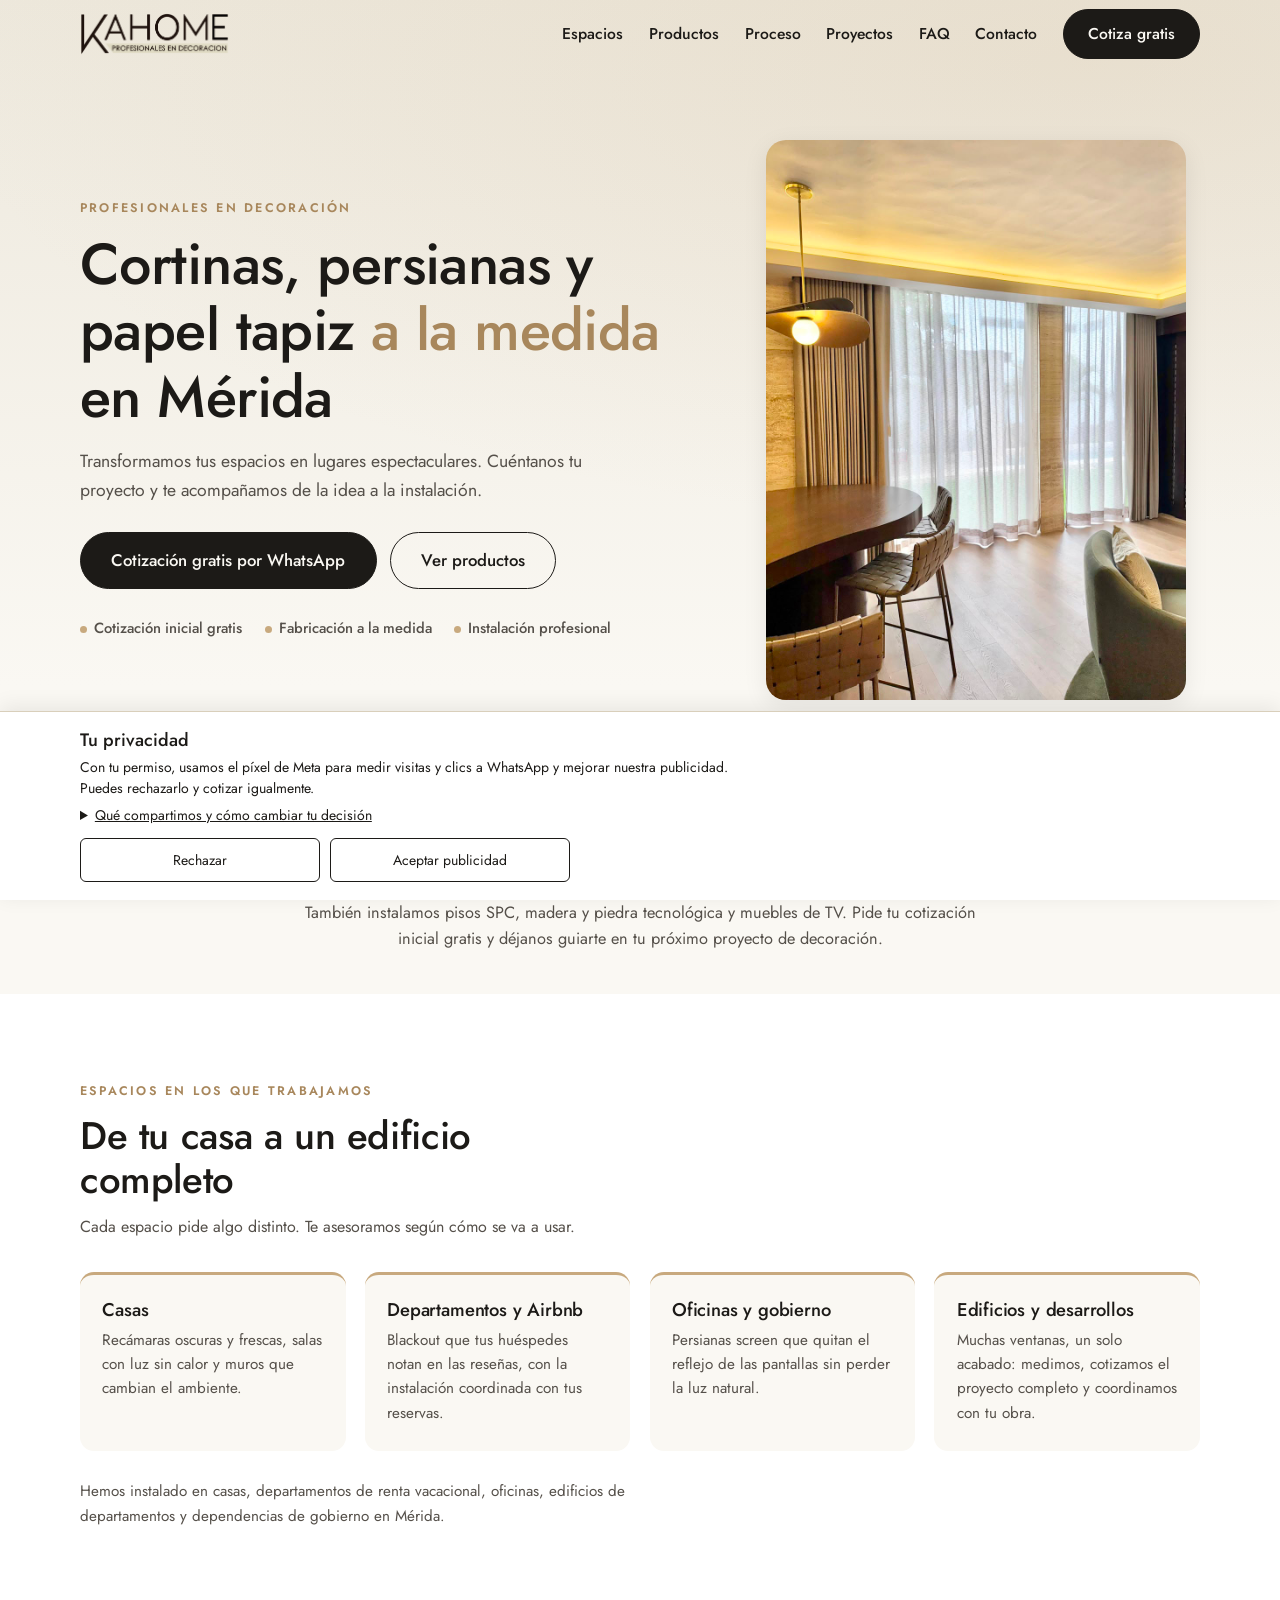
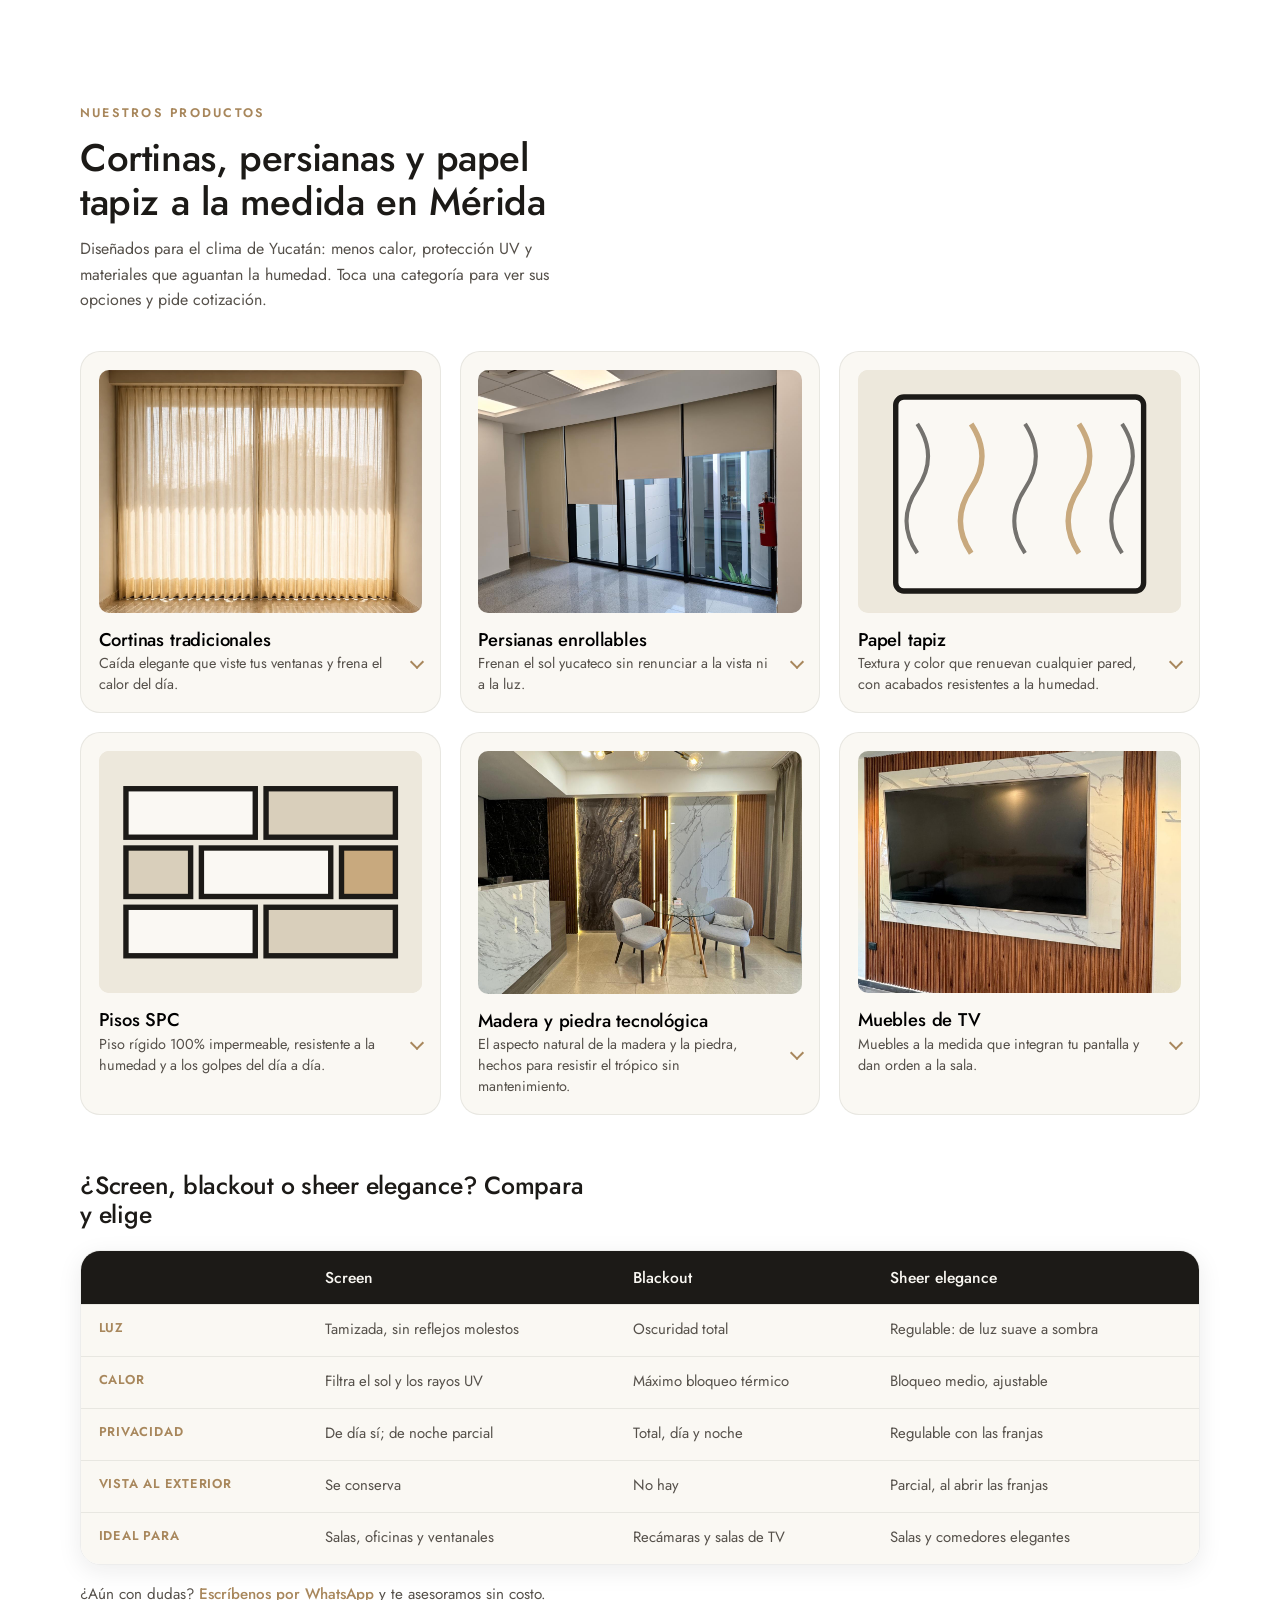
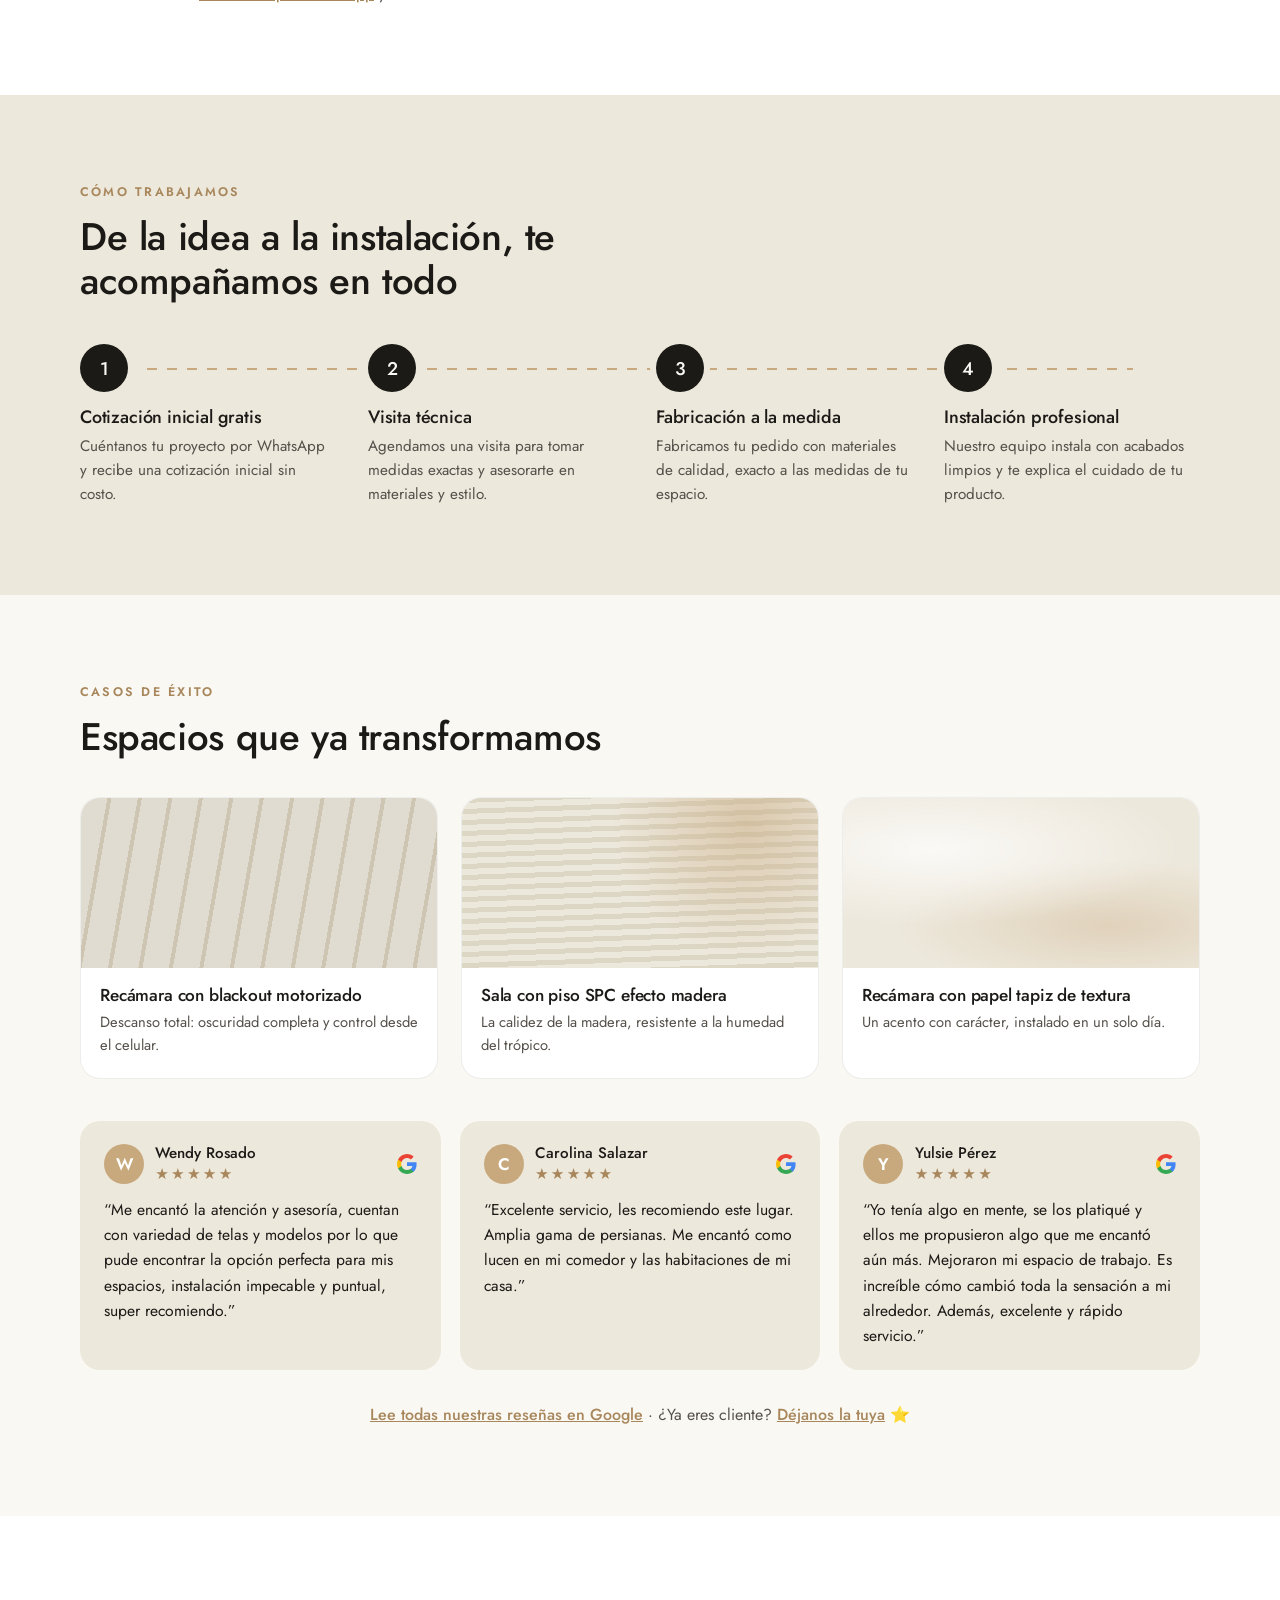
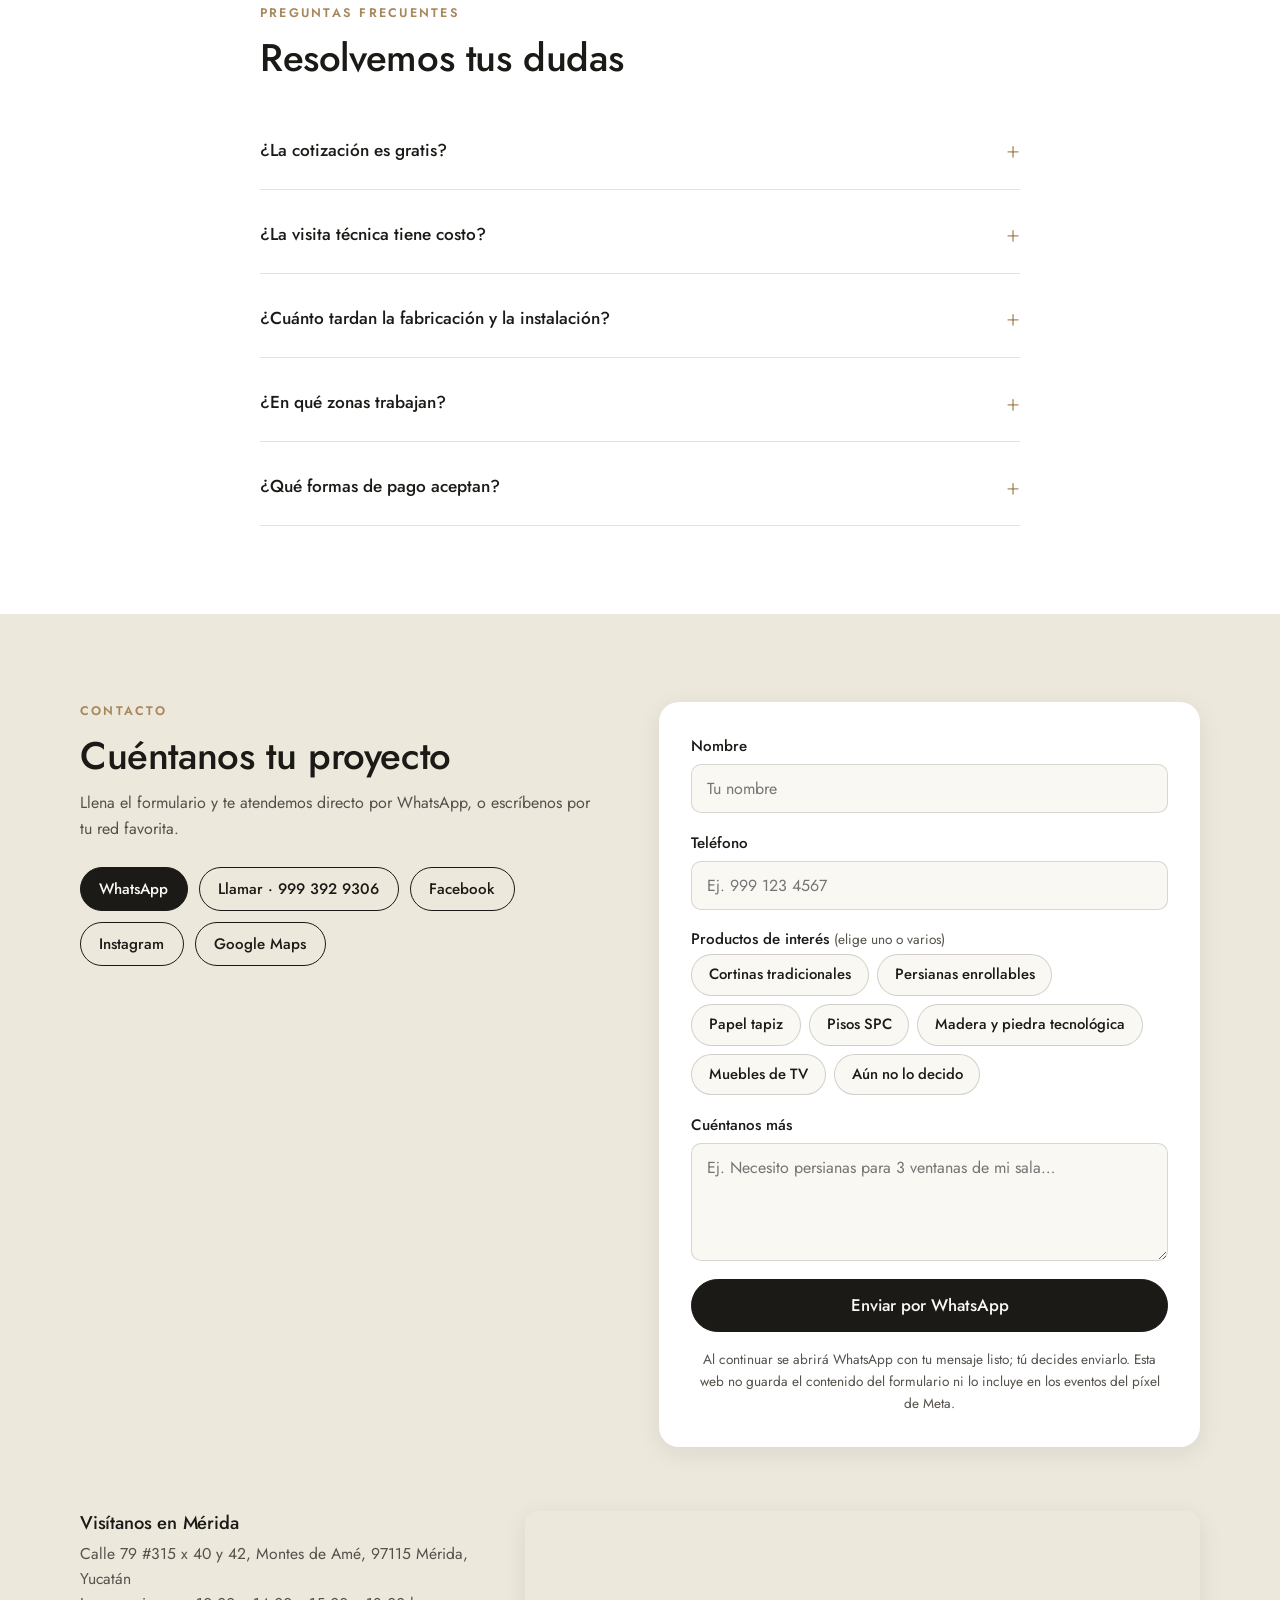
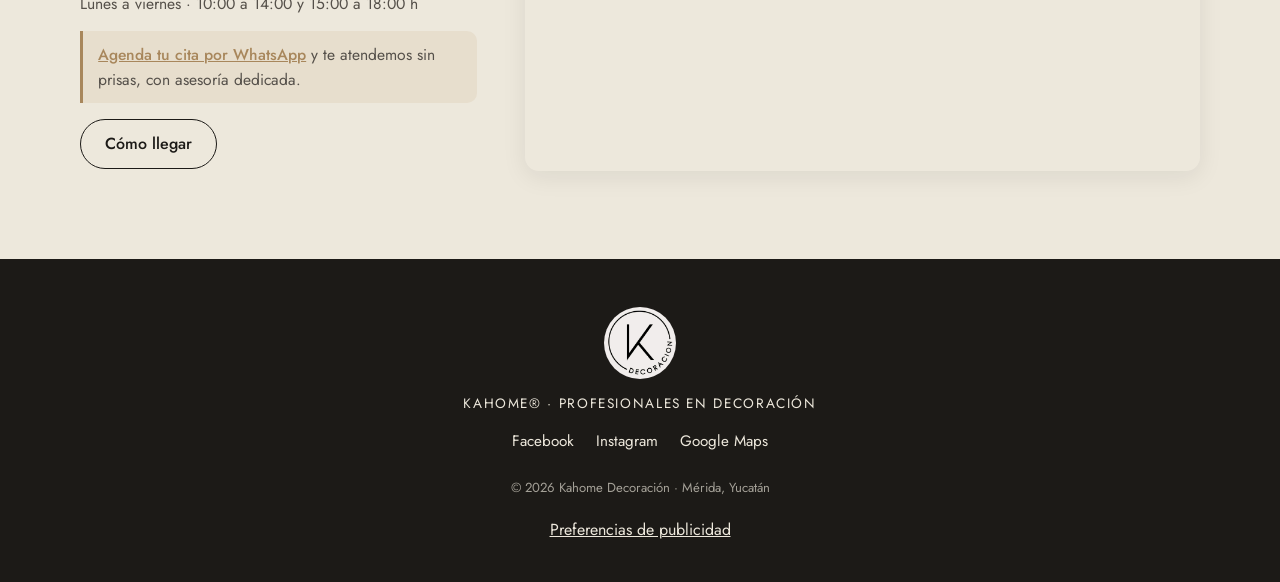
==== commit b0450a9d: "feat(dominio): la página usa kahome.com.mx (canonical, OG, datos para Google, robots y sitemap) Co-A" ====
--- a/index2.html
+++ b/index2.html
@@ -10,7 +10,7 @@
   <meta name="description" content="Cortinas, persianas enrollables y papel tapiz a la medida, con asesoría e instalación en Mérida y alrededores, Yucatán. Cotización gratis por WhatsApp.">
   <meta name="keywords" content="cortinas mérida, persianas mérida, persianas enrollables, cortinas blackout, papel tapiz mérida, persianas temozón, cortinas cholul, persianas progreso, pisos spc, madera tecnológica, piedra tecnológica, muebles de tv a la medida, decoración de interiores mérida, kahome decoración">
   <meta name="author" content="Kahome Decoración">
-  <link rel="canonical" href="https://www.kahome.mx/">
+  <link rel="canonical" href="https://kahome.com.mx/">
 
   <!-- Open Graph / redes sociales -->
   <meta property="og:type" content="website">
@@ -18,12 +18,12 @@
   <meta property="og:site_name" content="Kahome Decoración">
   <meta property="og:title" content="Kahome Decoración | Cortinas, Persianas y Papel Tapiz en Mérida">
   <meta property="og:description" content="Cortinas, persianas y papel tapiz a la medida, con asesoría e instalación en Mérida y alrededores. Cotización gratis por WhatsApp.">
-  <meta property="og:url" content="https://www.kahome.mx/">
-  <meta property="og:image" content="https://kahome-web.pages.dev/assets/cortinas-sheer-visillo-sala.jpeg">
+  <meta property="og:url" content="https://kahome.com.mx/">
+  <meta property="og:image" content="https://kahome.com.mx/assets/cortinas-sheer-visillo-sala.jpeg">
   <meta name="twitter:card" content="summary_large_image">
   <meta name="twitter:title" content="Kahome Decoración | Cortinas, Persianas y Papel Tapiz en Mérida">
   <meta name="twitter:description" content="Cortinas, persianas enrollables y papel tapiz a la medida, con asesoría e instalación en Mérida y alrededores.">
-  <meta name="twitter:image" content="https://kahome-web.pages.dev/assets/cortinas-sheer-visillo-sala.jpeg">
+  <meta name="twitter:image" content="https://kahome.com.mx/assets/cortinas-sheer-visillo-sala.jpeg">
 
   <link rel="icon" type="image/jpeg" href="assets/logo-circular.jpg">
   <link rel="apple-touch-icon" href="assets/logo-circular.jpg">
@@ -39,14 +39,14 @@
   {
     "@context": "https://schema.org",
     "@type": "HomeAndConstructionBusiness",
-    "@id": "https://www.kahome.mx/#negocio",
+    "@id": "https://kahome.com.mx/#negocio",
     "name": "Kahome Decoración",
     "alternateName": "KAHOME",
     "slogan": "Profesionales en decoración",
     "description": "Empresa de decoración en Mérida, Yucatán. Cortinas, persianas enrollables y papel tapiz a la medida, con asesoría, medición e instalación. También pisos SPC, madera y piedra tecnológica y muebles de TV.",
-    "url": "https://www.kahome.mx/",
-    "image": "https://www.kahome.mx/assets/logo-circular.jpg",
-    "logo": "https://www.kahome.mx/assets/logo-kahome.png",
+    "url": "https://kahome.com.mx/",
+    "image": "https://kahome.com.mx/assets/logo-circular.jpg",
+    "logo": "https://kahome.com.mx/assets/logo-kahome.png",
     "address": {
       "@type": "PostalAddress",
       "streetAddress": "Calle 79 #315 x 40 y 42, Montes de Amé",
@@ -106,9 +106,9 @@
     "@type": "WebSite",
     "name": "Kahome Decoración",
     "alternateName": ["KaHome", "KaHomeMX"],
-    "url": "https://www.kahome.mx/",
+    "url": "https://kahome.com.mx/",
     "inLanguage": "es-MX",
-    "publisher": { "@id": "https://www.kahome.mx/#negocio" }
+    "publisher": { "@id": "https://kahome.com.mx/#negocio" }
   }
   </script>
 </head>
--- a/tracking.css
+++ b/tracking.css
@@ -0,0 +1,53 @@
+.marketing-consent[hidden] { display: none; }
+.marketing-consent {
+  position: fixed;
+  inset: auto 0 0;
+  z-index: 200;
+  padding: 18px max(20px, calc((100% - 1120px) / 2));
+  max-height: 70dvh;
+  overflow-y: auto;
+  background: var(--white);
+  color: var(--ink);
+  border-top: 1px solid var(--cream-dark);
+  box-shadow: 0 -4px 20px #00000014;
+  font-size: 14px;
+  line-height: 1.5;
+  letter-spacing: 0;
+}
+.marketing-consent h2 { font-size: 18px; margin-bottom: 6px; letter-spacing: 0; }
+.marketing-consent p { max-width: 85ch; }
+.marketing-consent a { color: inherit; text-decoration: underline; }
+.marketing-consent details { margin-top: 6px; }
+.marketing-consent summary { cursor: pointer; text-decoration: underline; }
+.marketing-actions { display: flex; flex-wrap: wrap; gap: 10px; margin-top: 12px; }
+.marketing-actions button {
+  min-height: 44px;
+  flex: 1 1 180px;
+  max-width: 240px;
+  padding: 9px 16px;
+  border: 1px solid var(--ink);
+  border-radius: 6px;
+  background: var(--white);
+  color: var(--ink);
+  font: inherit;
+  cursor: pointer;
+}
+.marketing-actions button:hover { background: var(--cream); }
+.marketing-actions button:focus-visible, .marketing-settings:focus-visible {
+  outline: 3px solid #187a57;
+  outline-offset: 3px;
+}
+.marketing-settings {
+  font: inherit;
+  color: inherit;
+  border: 0;
+  padding: 4px;
+  background: transparent;
+  text-decoration: underline;
+  cursor: pointer;
+}
+.marketing-consent-open .wa-float, .marketing-consent-open .call-float { visibility: hidden; }
+@media (max-width: 480px) {
+  .marketing-actions { flex-wrap: nowrap; }
+  .marketing-actions button { flex: 1 1 0; min-width: 0; }
+}
